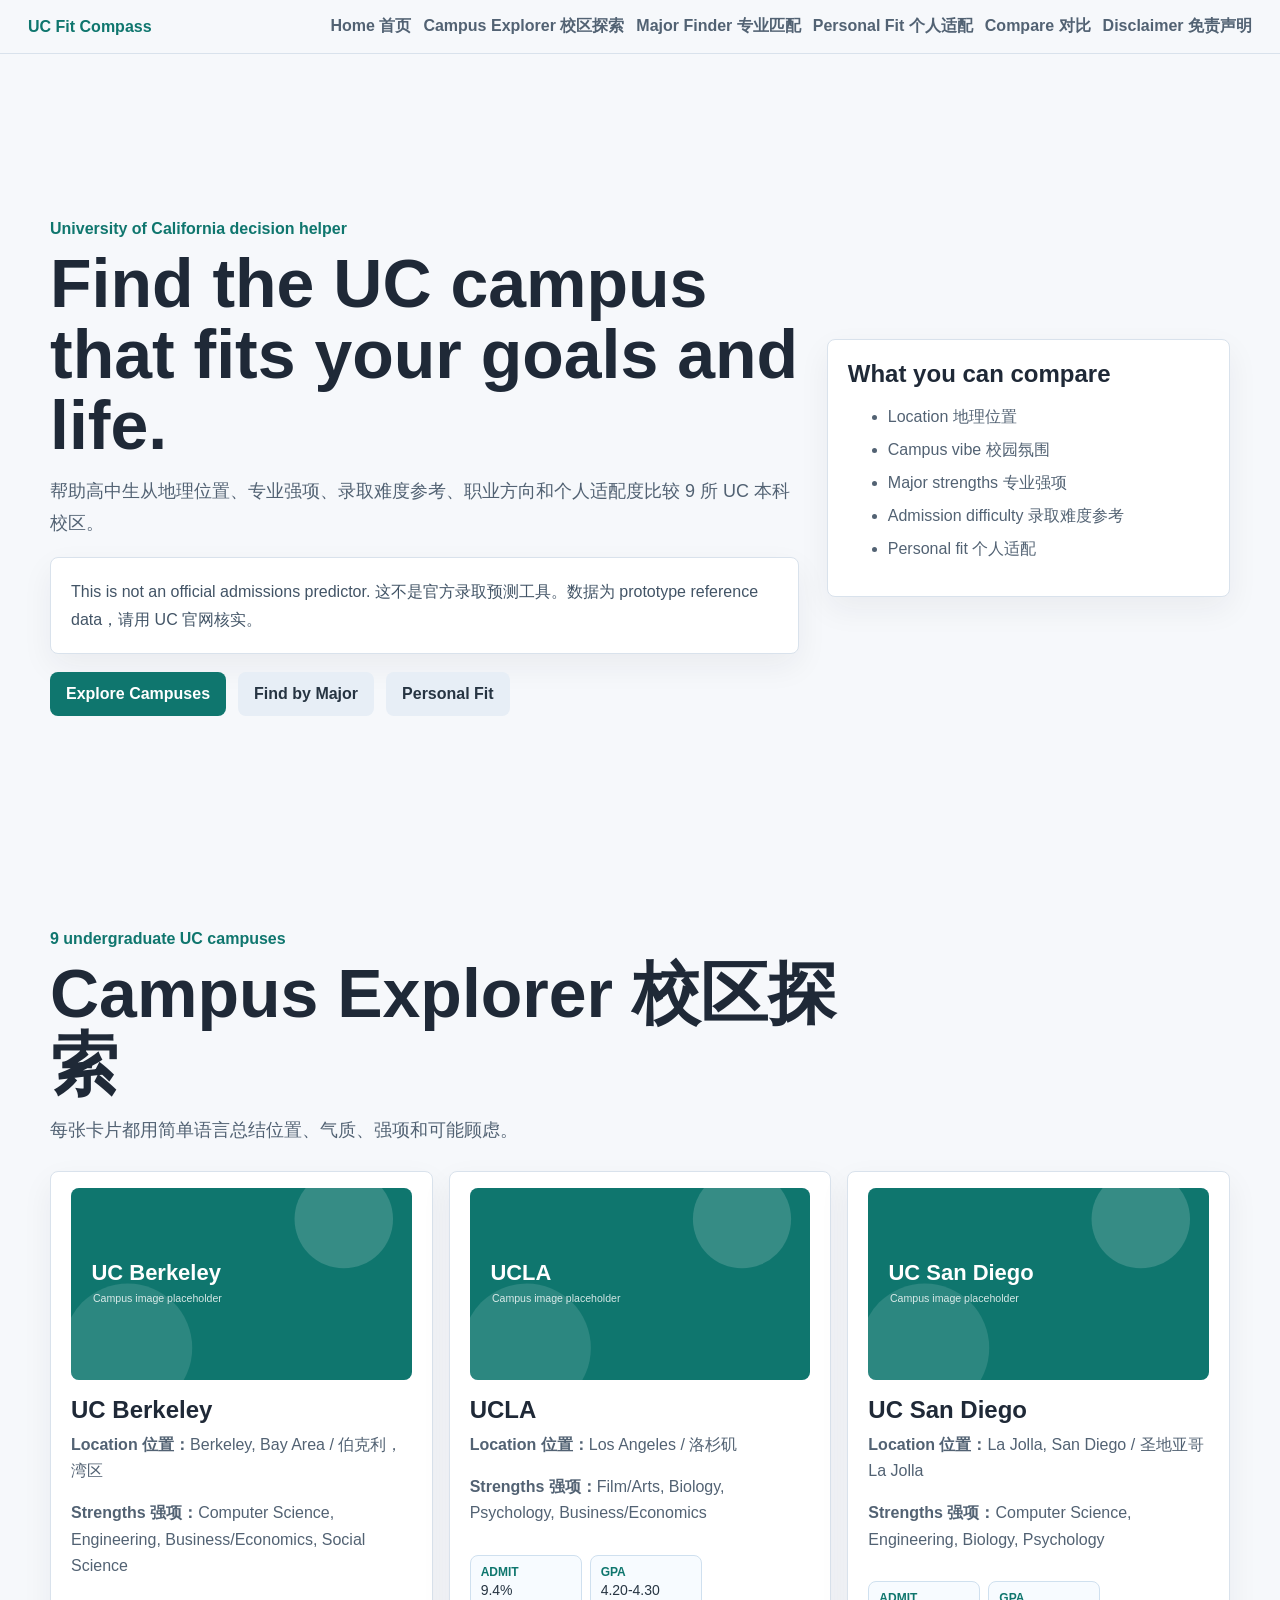
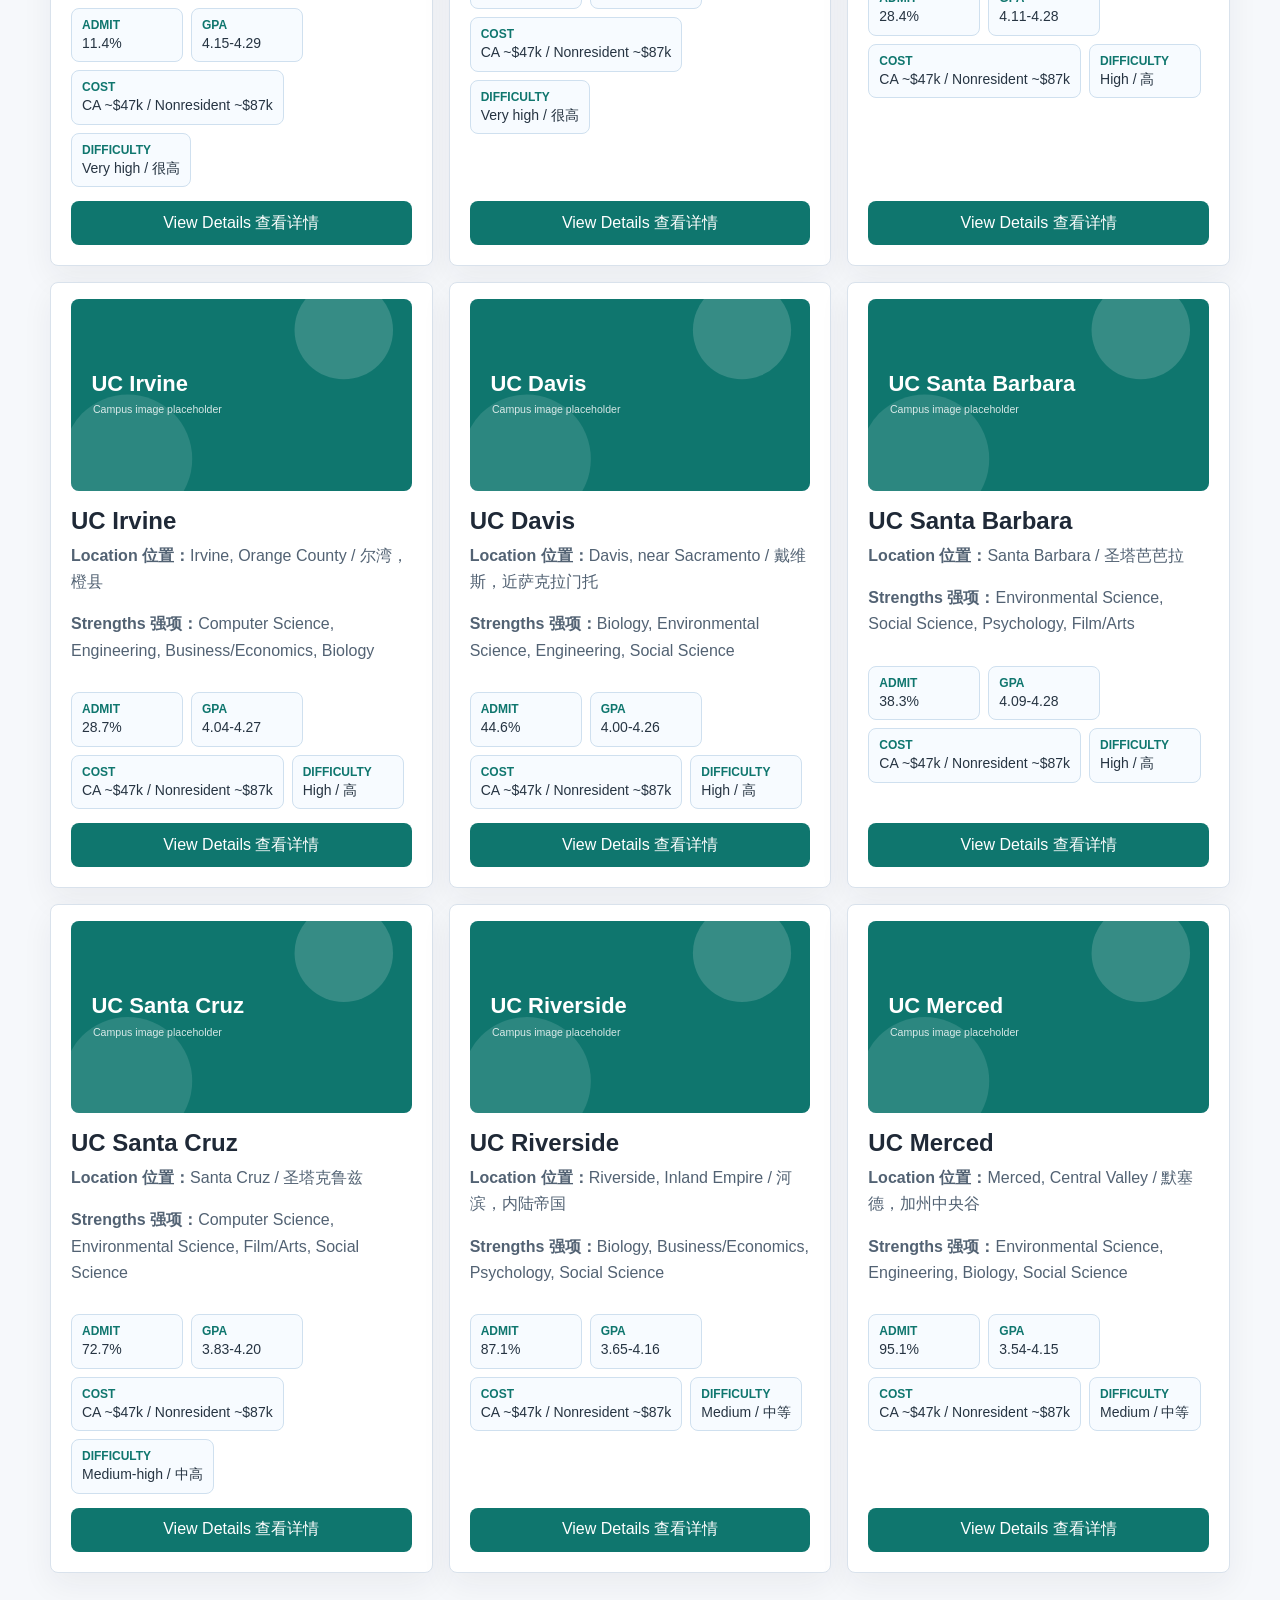
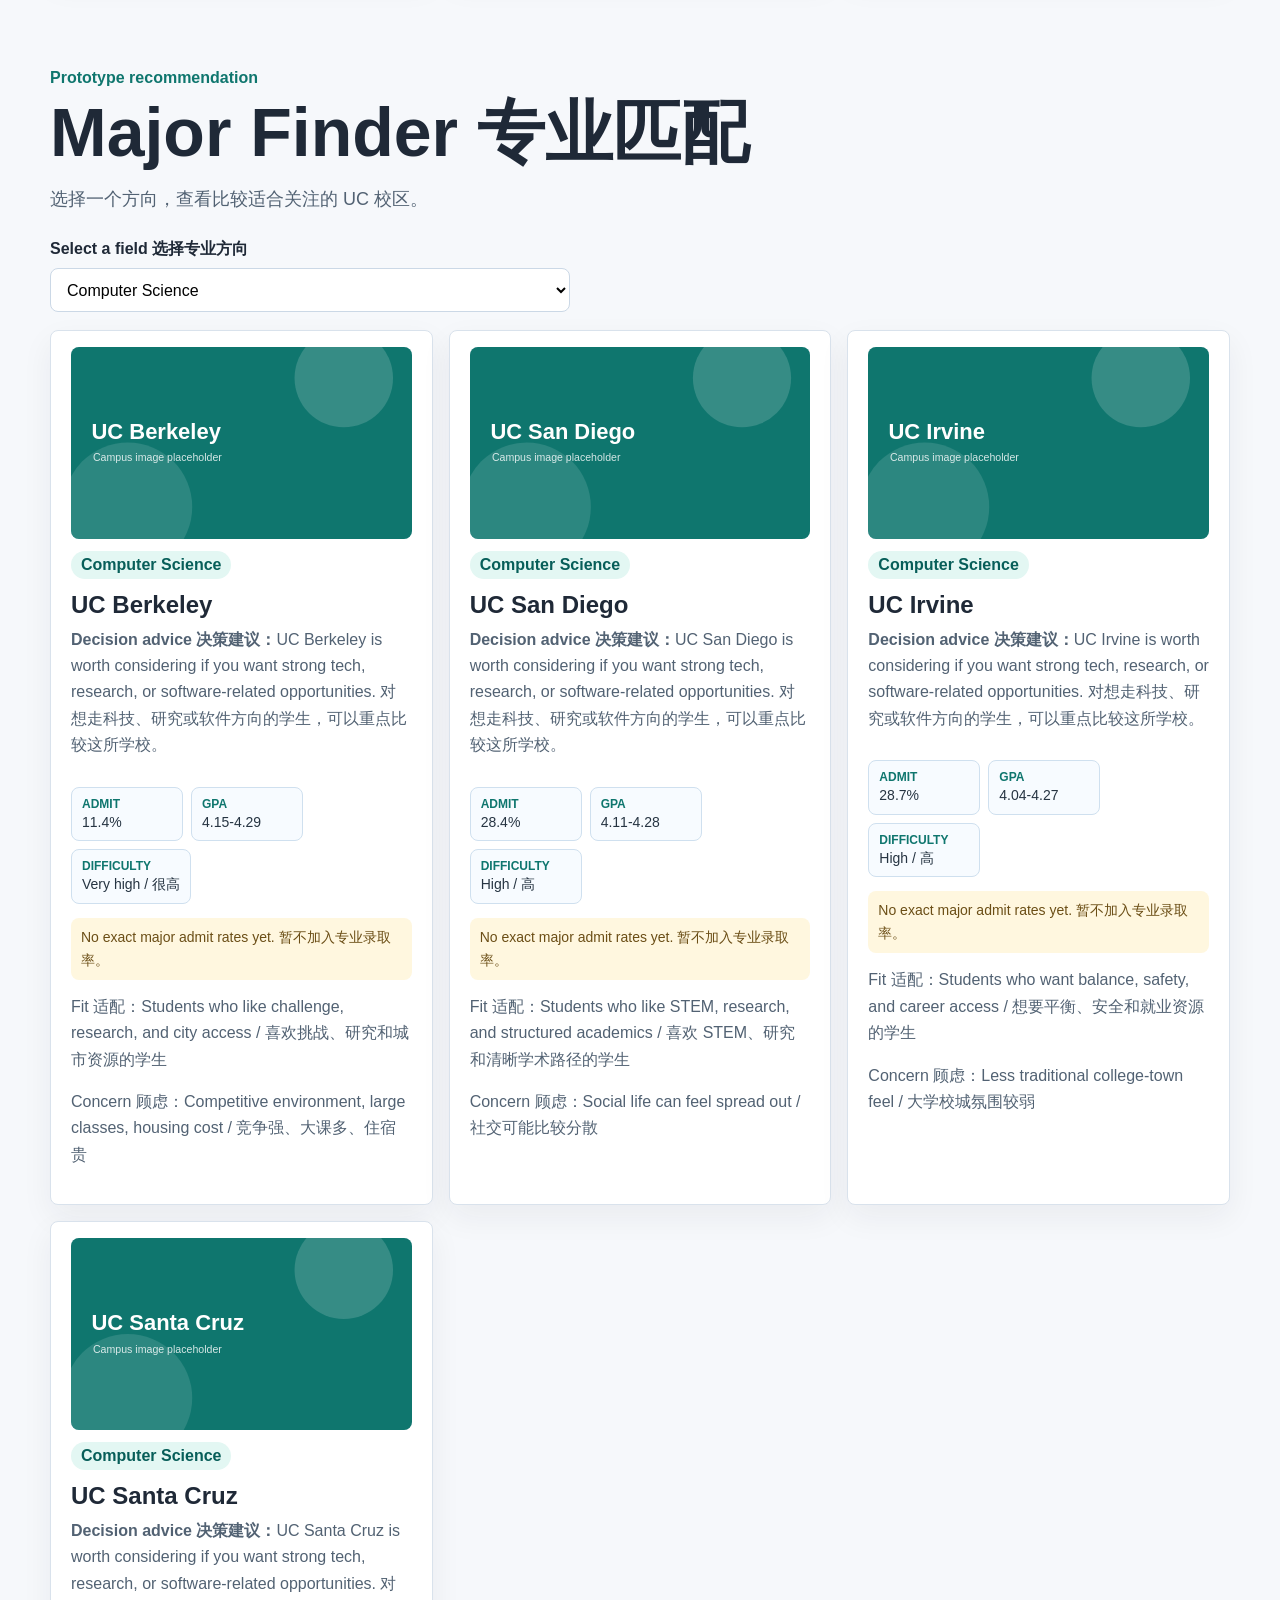
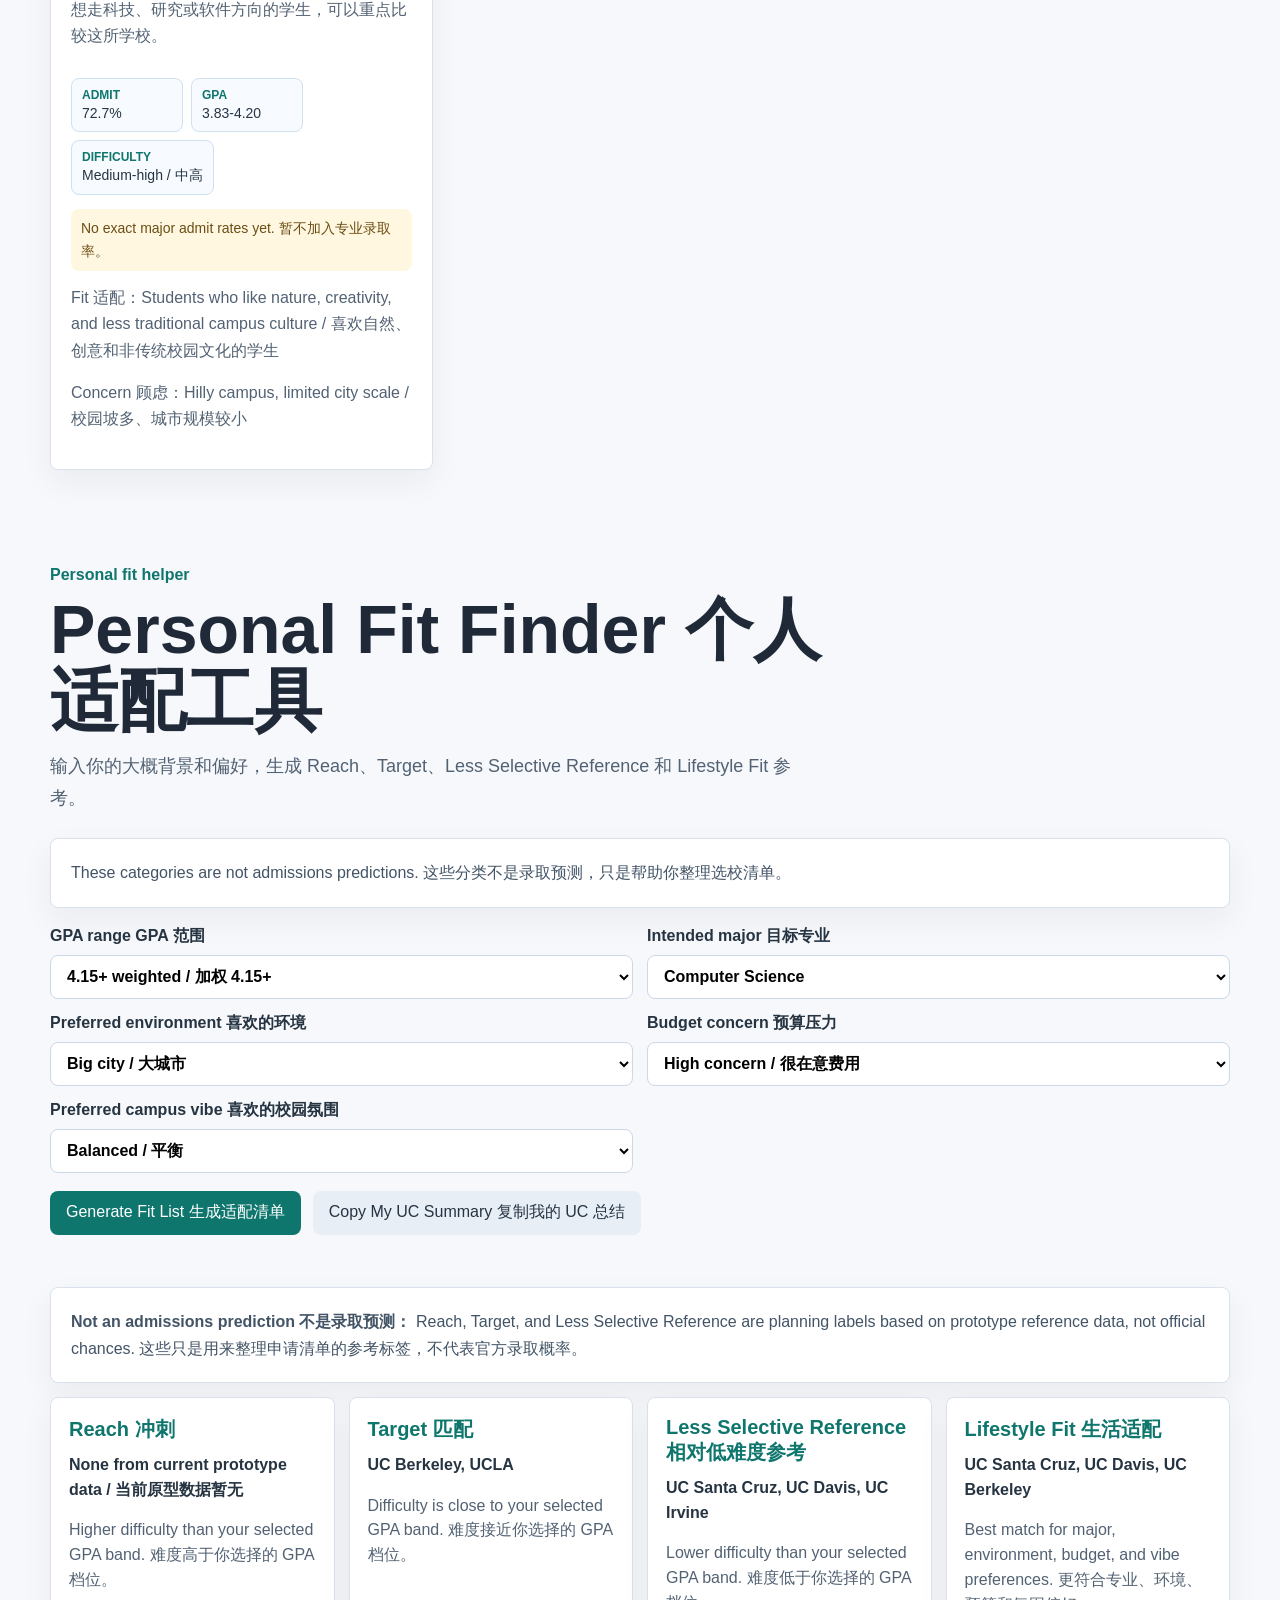
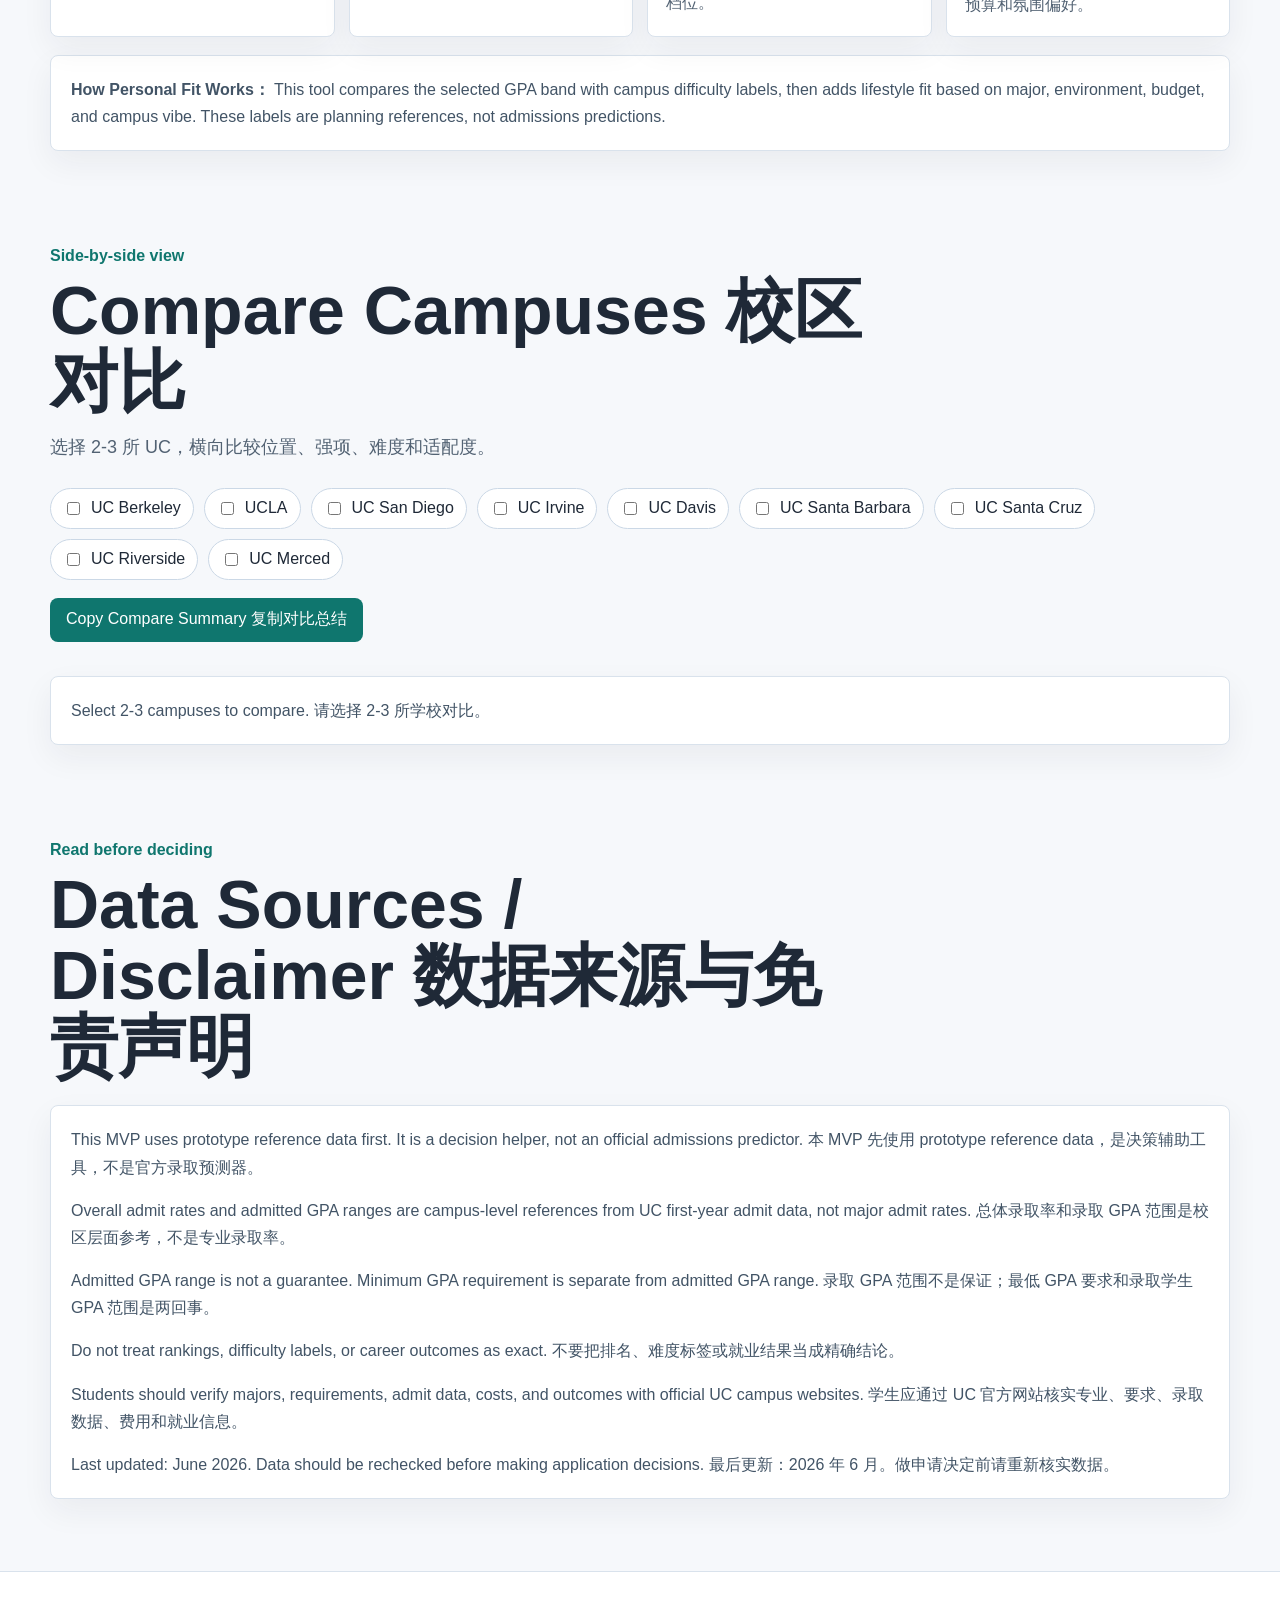
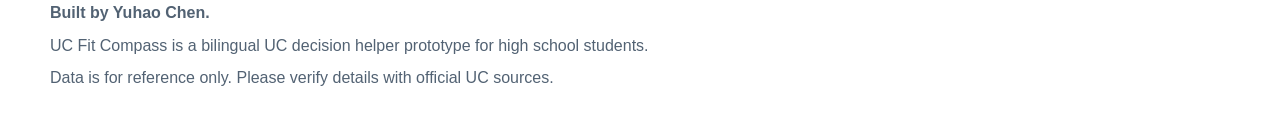
==== index.html @ 369ccc83 "Add files via upload" ====
<!doctype html>
<html lang="zh-CN">
  <head>
    <meta charset="UTF-8" />
    <meta name="viewport" content="width=device-width, initial-scale=1.0" />
    <title>UC Fit Compass</title>
    <link rel="stylesheet" href="./styles.css" />
  </head>
  <body>
    <header class="site-header">
      <a class="brand" href="#home">UC Fit Compass</a>
      <nav>
        <a href="#home">Home 首页</a>
        <a href="#explorer">Campus Explorer 校区探索</a>
        <a href="#major">Major Finder 专业匹配</a>
        <a href="#fit">Personal Fit 个人适配</a>
        <a href="#compare">Compare 对比</a>
        <a href="#sources">Disclaimer 免责声明</a>
      </nav>
    </header>

    <main>
      <section id="home" class="page hero">
        <div>
          <p class="eyebrow">University of California decision helper</p>
          <h1>Find the UC campus that fits your goals and life.</h1>
          <p class="lead">
            帮助高中生从地理位置、专业强项、录取难度参考、职业方向和个人适配度比较 9 所 UC 本科校区。
          </p>
          <p class="notice">
            This is not an official admissions predictor. 这不是官方录取预测工具。数据为 prototype reference data，请用 UC 官网核实。
          </p>
          <div class="actions">
            <a class="button" href="#explorer">Explore Campuses</a>
            <a class="button secondary" href="#major">Find by Major</a>
            <a class="button secondary" href="#fit">Personal Fit</a>
          </div>
        </div>
        <aside class="hero-panel">
          <h2>What you can compare</h2>
          <ul>
            <li>Location 地理位置</li>
            <li>Campus vibe 校园氛围</li>
            <li>Major strengths 专业强项</li>
            <li>Admission difficulty 录取难度参考</li>
            <li>Personal fit 个人适配</li>
          </ul>
        </aside>
      </section>

      <section id="explorer" class="page">
        <div class="section-head">
          <p class="eyebrow">9 undergraduate UC campuses</p>
          <h1>Campus Explorer 校区探索</h1>
          <p class="lead">每张卡片都用简单语言总结位置、气质、强项和可能顾虑。</p>
        </div>
        <div id="campusGrid" class="cards"></div>
      </section>

      <section id="major" class="page">
        <div class="section-head">
          <p class="eyebrow">Prototype recommendation</p>
          <h1>Major Finder 专业匹配</h1>
          <p class="lead">选择一个方向，查看比较适合关注的 UC 校区。</p>
        </div>
        <label class="input-label" for="majorSelect">Select a field 选择专业方向</label>
        <select id="majorSelect"></select>
        <div id="majorResults" class="cards results"></div>
      </section>

      <section id="fit" class="page">
        <div class="section-head">
          <p class="eyebrow">Personal fit helper</p>
          <h1>Personal Fit Finder 个人适配工具</h1>
          <p class="lead">输入你的大概背景和偏好，生成 Reach、Target、Less Selective Reference 和 Lifestyle Fit 参考。</p>
        </div>

        <div class="notice">
          These categories are not admissions predictions. 这些分类不是录取预测，只是帮助你整理选校清单。
        </div>

        <div class="fit-form">
          <label>
            GPA range GPA 范围
            <select id="fitGpa">
              <option value="top">4.15+ weighted / 加权 4.15+</option>
              <option value="strong">4.00-4.14 weighted / 加权 4.00-4.14</option>
              <option value="solid">3.80-3.99 weighted / 加权 3.80-3.99</option>
              <option value="building">Below 3.80 weighted / 加权 3.80 以下</option>
            </select>
          </label>

          <label>
            Intended major 目标专业
            <select id="fitMajor"></select>
          </label>

          <label>
            Preferred environment 喜欢的环境
            <select id="fitEnvironment">
              <option value="city">Big city / 大城市</option>
              <option value="suburban">Suburban and organized / 郊区、安全、有规划</option>
              <option value="college-town">College town / 大学校城</option>
              <option value="coastal">Coastal / 海边</option>
              <option value="nature">Nature and quiet / 自然、安静</option>
            </select>
          </label>

          <label>
            Budget concern 预算压力
            <select id="fitBudget">
              <option value="high">High concern / 很在意费用</option>
              <option value="medium">Some concern / 有点在意</option>
              <option value="low">Low concern / 不太在意</option>
            </select>
          </label>

          <label>
            Preferred campus vibe 喜欢的校园氛围
            <select id="fitVibe">
              <option value="balanced">Balanced / 平衡</option>
              <option value="competitive">Challenging / 有挑战</option>
              <option value="social">Social / 社交活跃</option>
              <option value="supportive">Supportive / 支持性强</option>
              <option value="creative">Creative / 创意自由</option>
              <option value="research">Research-focused / 研究导向</option>
            </select>
          </label>
        </div>

        <div class="actions">
          <button id="fitButton" type="button">Generate Fit List 生成适配清单</button>
          <button id="copyFitButton" class="secondary" type="button">Copy My UC Summary 复制我的 UC 总结</button>
        </div>
        <p id="copyStatus" class="copy-status"></p>
        <div id="fitResults" class="fit-results"></div>
        <div class="notice fit-note">
          <strong>How Personal Fit Works：</strong>
          This tool compares the selected GPA band with campus difficulty labels, then adds lifestyle fit based on major, environment, budget, and campus vibe.
          These labels are planning references, not admissions predictions.
        </div>
      </section>

      <section id="compare" class="page">
        <div class="section-head">
          <p class="eyebrow">Side-by-side view</p>
          <h1>Compare Campuses 校区对比</h1>
          <p class="lead">选择 2-3 所 UC，横向比较位置、强项、难度和适配度。</p>
        </div>
        <div id="compareChoices" class="choice-grid"></div>
        <div class="actions">
          <button id="copyCompareButton" type="button">Copy Compare Summary 复制对比总结</button>
        </div>
        <p id="compareCopyStatus" class="copy-status"></p>
        <div id="compareTable" class="compare-table"></div>
      </section>

      <section id="sources" class="page">
        <div class="section-head">
          <p class="eyebrow">Read before deciding</p>
          <h1>Data Sources / Disclaimer 数据来源与免责声明</h1>
        </div>
        <div class="notice large">
          <p>
            This MVP uses prototype reference data first. It is a decision helper, not an official admissions predictor.
            本 MVP 先使用 prototype reference data，是决策辅助工具，不是官方录取预测器。
          </p>
          <p>
            Overall admit rates and admitted GPA ranges are campus-level references from UC first-year admit data, not major admit rates.
            总体录取率和录取 GPA 范围是校区层面参考，不是专业录取率。
          </p>
          <p>
            Admitted GPA range is not a guarantee. Minimum GPA requirement is separate from admitted GPA range.
            录取 GPA 范围不是保证；最低 GPA 要求和录取学生 GPA 范围是两回事。
          </p>
          <p>
            Do not treat rankings, difficulty labels, or career outcomes as exact. 不要把排名、难度标签或就业结果当成精确结论。
          </p>
          <p>
            Students should verify majors, requirements, admit data, costs, and outcomes with official UC campus websites.
            学生应通过 UC 官方网站核实专业、要求、录取数据、费用和就业信息。
          </p>
          <p>
            Last updated: June 2026. Data should be rechecked before making application decisions.
            最后更新：2026 年 6 月。做申请决定前请重新核实数据。
          </p>
        </div>
      </section>
    </main>

    <footer class="site-footer">
      <p><strong>Built by Yuhao Chen.</strong></p>
      <p>UC Fit Compass is a bilingual UC decision helper prototype for high school students.</p>
      <p>Data is for reference only. Please verify details with official UC sources.</p>
    </footer>

    <script src="./script.js"></script>
  </body>
</html>
---- styles.css ----
:root {
  color-scheme: light;
  font-family: -apple-system, BlinkMacSystemFont, "Segoe UI", sans-serif;
  color: #1f2937;
  background: #f6f8fb;
}

* {
  box-sizing: border-box;
}

body {
  margin: 0;
}

button,
select {
  font: inherit;
}

.site-header {
  position: sticky;
  top: 0;
  z-index: 2;
  display: flex;
  justify-content: space-between;
  gap: 18px;
  align-items: center;
  padding: 16px 28px;
  border-bottom: 1px solid #d9e2ec;
  background: rgba(246, 248, 251, 0.95);
  backdrop-filter: blur(10px);
}

.brand,
nav a,
.button {
  font-weight: 800;
  text-decoration: none;
}

.brand {
  color: #0f766e;
}

nav {
  display: flex;
  flex-wrap: wrap;
  gap: 12px;
}

nav a {
  color: #526273;
}

.page {
  width: min(1180px, calc(100% - 32px));
  margin: 0 auto;
  padding: 48px 0;
}

.hero {
  min-height: calc(100vh - 72px);
  display: grid;
  grid-template-columns: 1.3fr 0.7fr;
  gap: 28px;
  align-items: center;
}

.eyebrow {
  margin: 0 0 10px;
  color: #0f766e;
  font-weight: 900;
}

h1,
h2,
h3,
p {
  margin-top: 0;
}

h1 {
  max-width: 820px;
  margin-bottom: 16px;
  font-size: clamp(34px, 7vw, 68px);
  line-height: 1.04;
  letter-spacing: 0;
}

.lead {
  max-width: 760px;
  color: #526273;
  font-size: 18px;
  line-height: 1.75;
}

.notice,
.hero-panel,
.card,
.compare-card {
  border: 1px solid #d9e2ec;
  border-radius: 8px;
  background: #ffffff;
  box-shadow: 0 12px 32px rgba(31, 41, 55, 0.06);
}

.notice,
.hero-panel,
.card,
.compare-card {
  padding: 20px;
}

.notice {
  color: #425466;
  line-height: 1.7;
}

.notice.large p:last-child {
  margin-bottom: 0;
}

.actions {
  display: flex;
  flex-wrap: wrap;
  gap: 12px;
  margin-top: 18px;
}

.button,
button {
  min-height: 44px;
  display: inline-flex;
  align-items: center;
  justify-content: center;
  border: 0;
  border-radius: 8px;
  padding: 0 16px;
  color: #ffffff;
  background: #0f766e;
  cursor: pointer;
}

.secondary {
  color: #263442;
  background: #e7eef6;
}

.hero-panel li {
  margin: 12px 0;
  color: #526273;
}

.section-head {
  margin-bottom: 24px;
}

.cards {
  display: grid;
  grid-template-columns: repeat(3, 1fr);
  gap: 16px;
}

.card h3 {
  margin-bottom: 8px;
  font-size: 24px;
}

.card {
  display: flex;
  flex-direction: column;
}

.campus-image {
  width: 100%;
  aspect-ratio: 16 / 9;
  display: block;
  margin: -4px 0 16px;
  border-radius: 8px;
  object-fit: cover;
  background: #d9e2ec;
}

.campus-image.small {
  margin-bottom: 12px;
}

.meta {
  color: #526273;
  line-height: 1.65;
}

.mini-note {
  padding: 8px 10px;
  border-radius: 8px;
  color: #6b4e16;
  background: #fff7df;
  font-size: 14px;
}

.tag {
  width: fit-content;
  margin-bottom: 12px;
  padding: 5px 10px;
  border-radius: 999px;
  color: #075e59;
  background: #e3f7f3;
  font-weight: 800;
}

.badge-row {
  display: flex;
  flex-wrap: wrap;
  gap: 8px;
  margin: 12px 0 14px;
}

.data-badge {
  display: inline-flex;
  flex-direction: column;
  gap: 2px;
  min-width: 112px;
  padding: 9px 10px;
  border: 1px solid #cfe0ef;
  border-radius: 8px;
  color: #263442;
  background: #f7fbff;
  font-size: 14px;
  line-height: 1.25;
}

.data-badge strong {
  color: #0f766e;
  font-size: 12px;
  text-transform: uppercase;
}

.details-button {
  width: 100%;
  margin-top: auto;
}

.details-panel {
  margin-top: 14px;
  padding-top: 14px;
  border-top: 1px solid #d9e2ec;
}

.hidden {
  display: none;
}

.input-label {
  display: block;
  margin-bottom: 8px;
  font-weight: 800;
}

select {
  width: min(520px, 100%);
  min-height: 44px;
  border: 1px solid #cbd8e6;
  border-radius: 8px;
  padding: 0 12px;
  background: #ffffff;
}

.fit-form {
  display: grid;
  grid-template-columns: repeat(2, 1fr);
  gap: 14px;
  margin: 18px 0;
}

.fit-form label {
  display: grid;
  gap: 8px;
  font-weight: 800;
  color: #263442;
}

.fit-form select {
  width: 100%;
}

.fit-results {
  margin-top: 18px;
}

.fit-note {
  margin-top: 18px;
}

.copy-status {
  min-height: 24px;
  margin: 10px 0 0;
  color: #0f766e;
  font-weight: 800;
}

.fit-grid {
  display: grid;
  grid-template-columns: repeat(4, 1fr);
  gap: 14px;
  margin-top: 14px;
}

.fit-card {
  min-height: 170px;
  padding: 18px;
  border: 1px solid #d9e2ec;
  border-radius: 8px;
  background: #ffffff;
  box-shadow: 0 12px 32px rgba(31, 41, 55, 0.06);
}

.fit-card h3 {
  margin-bottom: 10px;
  color: #0f766e;
  font-size: 20px;
}

.fit-card p {
  color: #263442;
  font-weight: 800;
  line-height: 1.55;
}

.fit-card span {
  color: #526273;
  line-height: 1.55;
}

.results {
  margin-top: 18px;
}

.choice-grid {
  display: flex;
  flex-wrap: wrap;
  gap: 10px;
  margin-bottom: 18px;
}

.choice-grid label {
  display: inline-flex;
  gap: 8px;
  align-items: center;
  padding: 10px 12px;
  border: 1px solid #cbd8e6;
  border-radius: 999px;
  background: #ffffff;
}

.compare-table {
  width: 100%;
}

.compare-card h3 {
  color: #0f766e;
}

.compare-summary {
  margin-bottom: 14px;
  padding: 16px;
  border: 1px solid #cfe0ef;
  border-radius: 8px;
  color: #425466;
  background: #f7fbff;
  line-height: 1.7;
}

.table-wrap {
  width: 100%;
  overflow-x: auto;
  border: 1px solid #d9e2ec;
  border-radius: 8px;
  background: #ffffff;
  box-shadow: 0 12px 32px rgba(31, 41, 55, 0.06);
}

table {
  width: 100%;
  min-width: 760px;
  border-collapse: collapse;
}

th,
td {
  padding: 14px;
  border-bottom: 1px solid #e5edf5;
  text-align: left;
  vertical-align: top;
  line-height: 1.55;
}

thead th {
  color: #0f766e;
  background: #f0faf8;
}

tbody th {
  width: 180px;
  color: #263442;
  background: #f8fafc;
}

tr:last-child th,
tr:last-child td {
  border-bottom: 0;
}

.link-row {
  display: flex;
  flex-wrap: wrap;
  gap: 10px;
  margin-top: 14px;
}

.link-row a {
  min-height: 36px;
  display: inline-flex;
  align-items: center;
  border-radius: 8px;
  padding: 0 12px;
  color: #0f766e;
  background: #e3f7f3;
  font-weight: 800;
  text-decoration: none;
}

.site-footer {
  margin-top: 24px;
  padding: 28px;
  border-top: 1px solid #d9e2ec;
  color: #526273;
  background: #ffffff;
  line-height: 1.65;
}

.site-footer p {
  width: min(1180px, calc(100% - 32px));
  margin: 0 auto 6px;
}

.site-footer p:last-child {
  margin-bottom: 0;
}

@media (max-width: 880px) {
  .site-header,
  .hero {
    align-items: stretch;
    grid-template-columns: 1fr;
  }

  .site-header {
    flex-direction: column;
  }

  .cards {
    grid-template-columns: 1fr;
  }

  .fit-form,
  .fit-grid {
    grid-template-columns: 1fr;
  }

  h1 {
    font-size: 38px;
  }
}
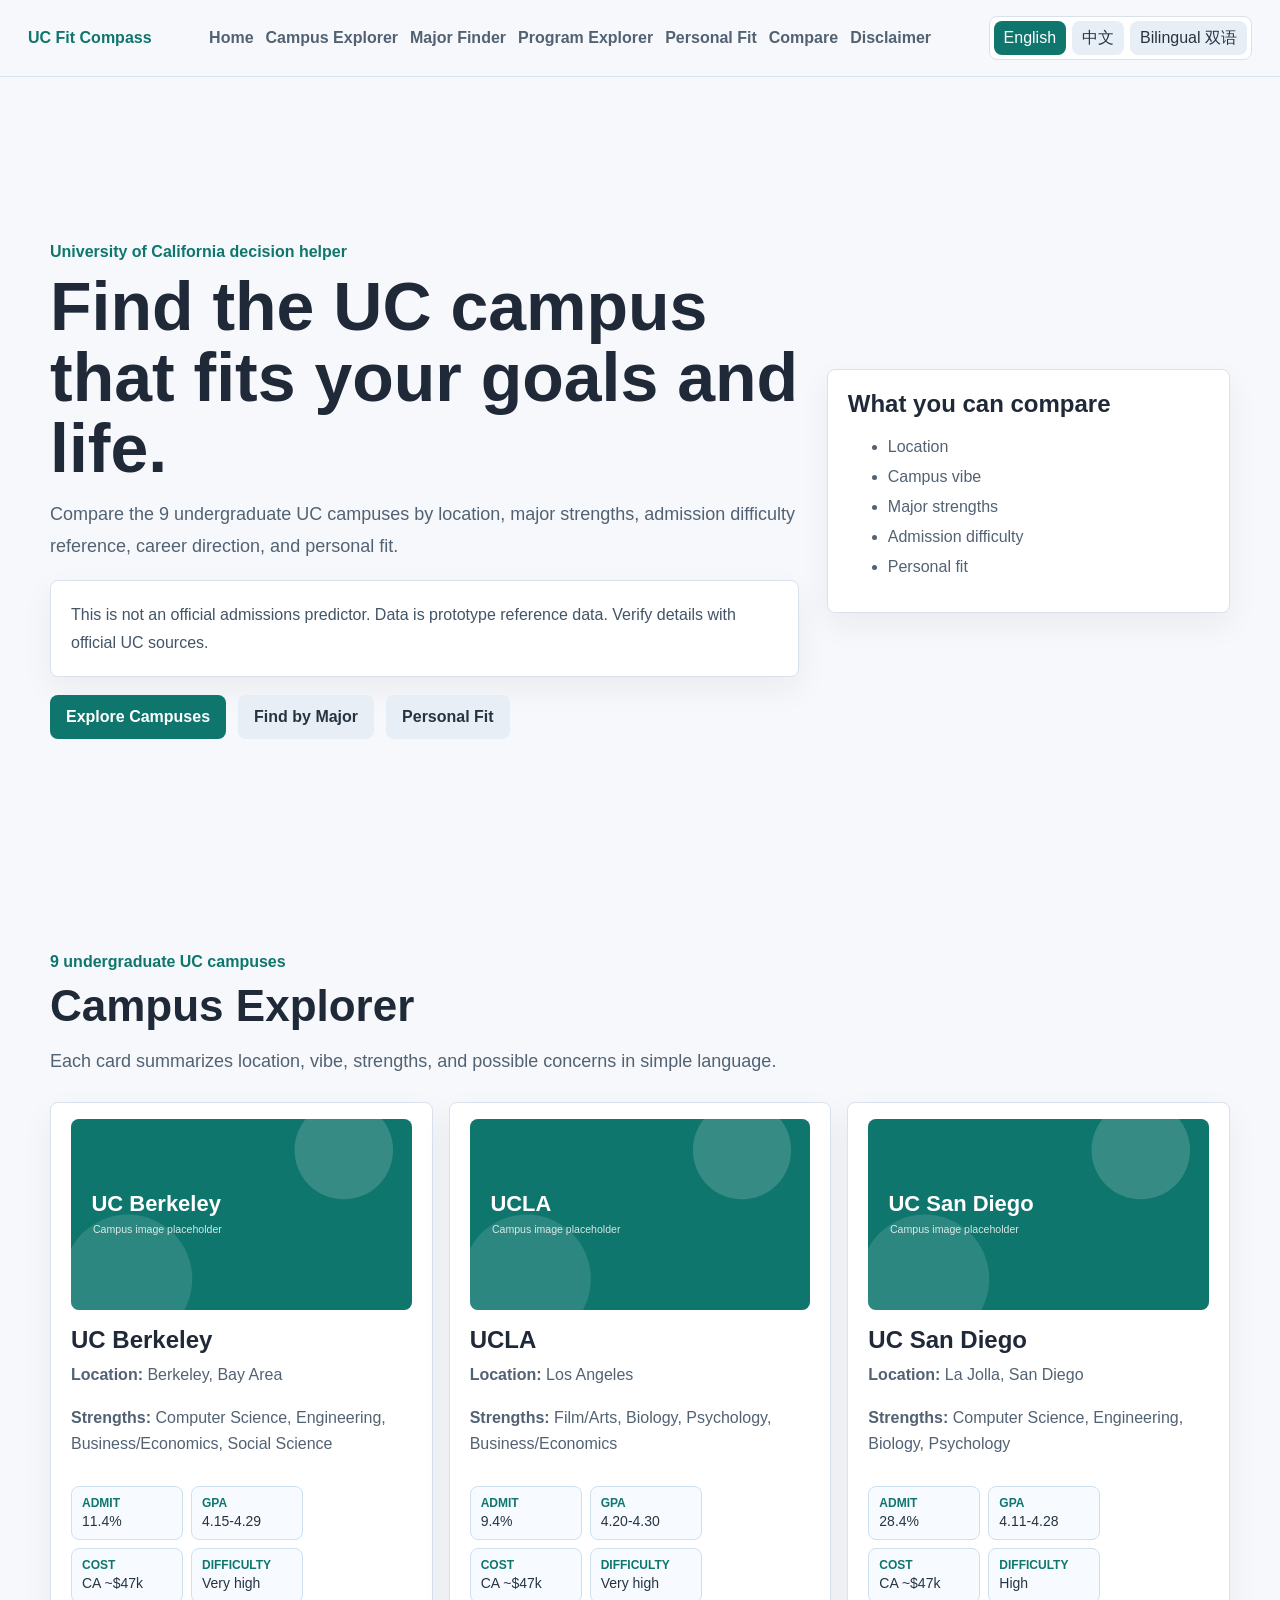
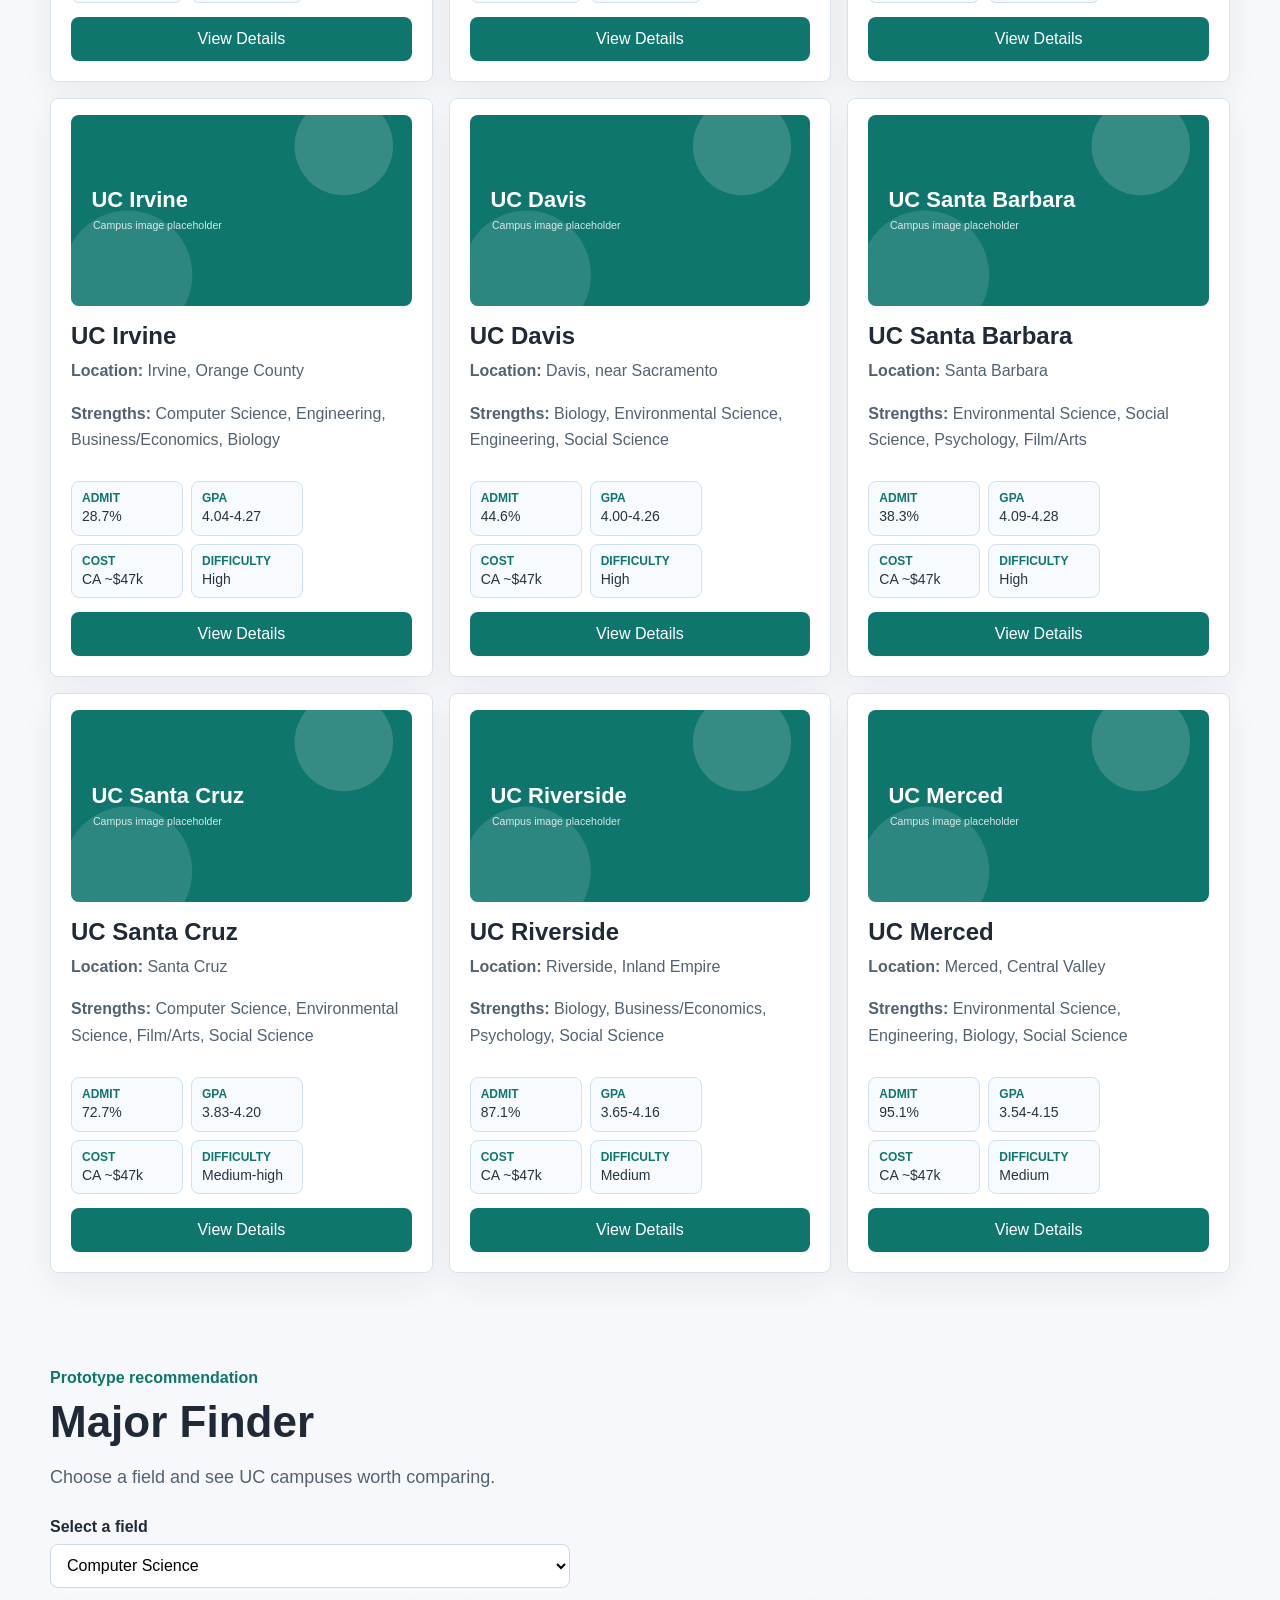
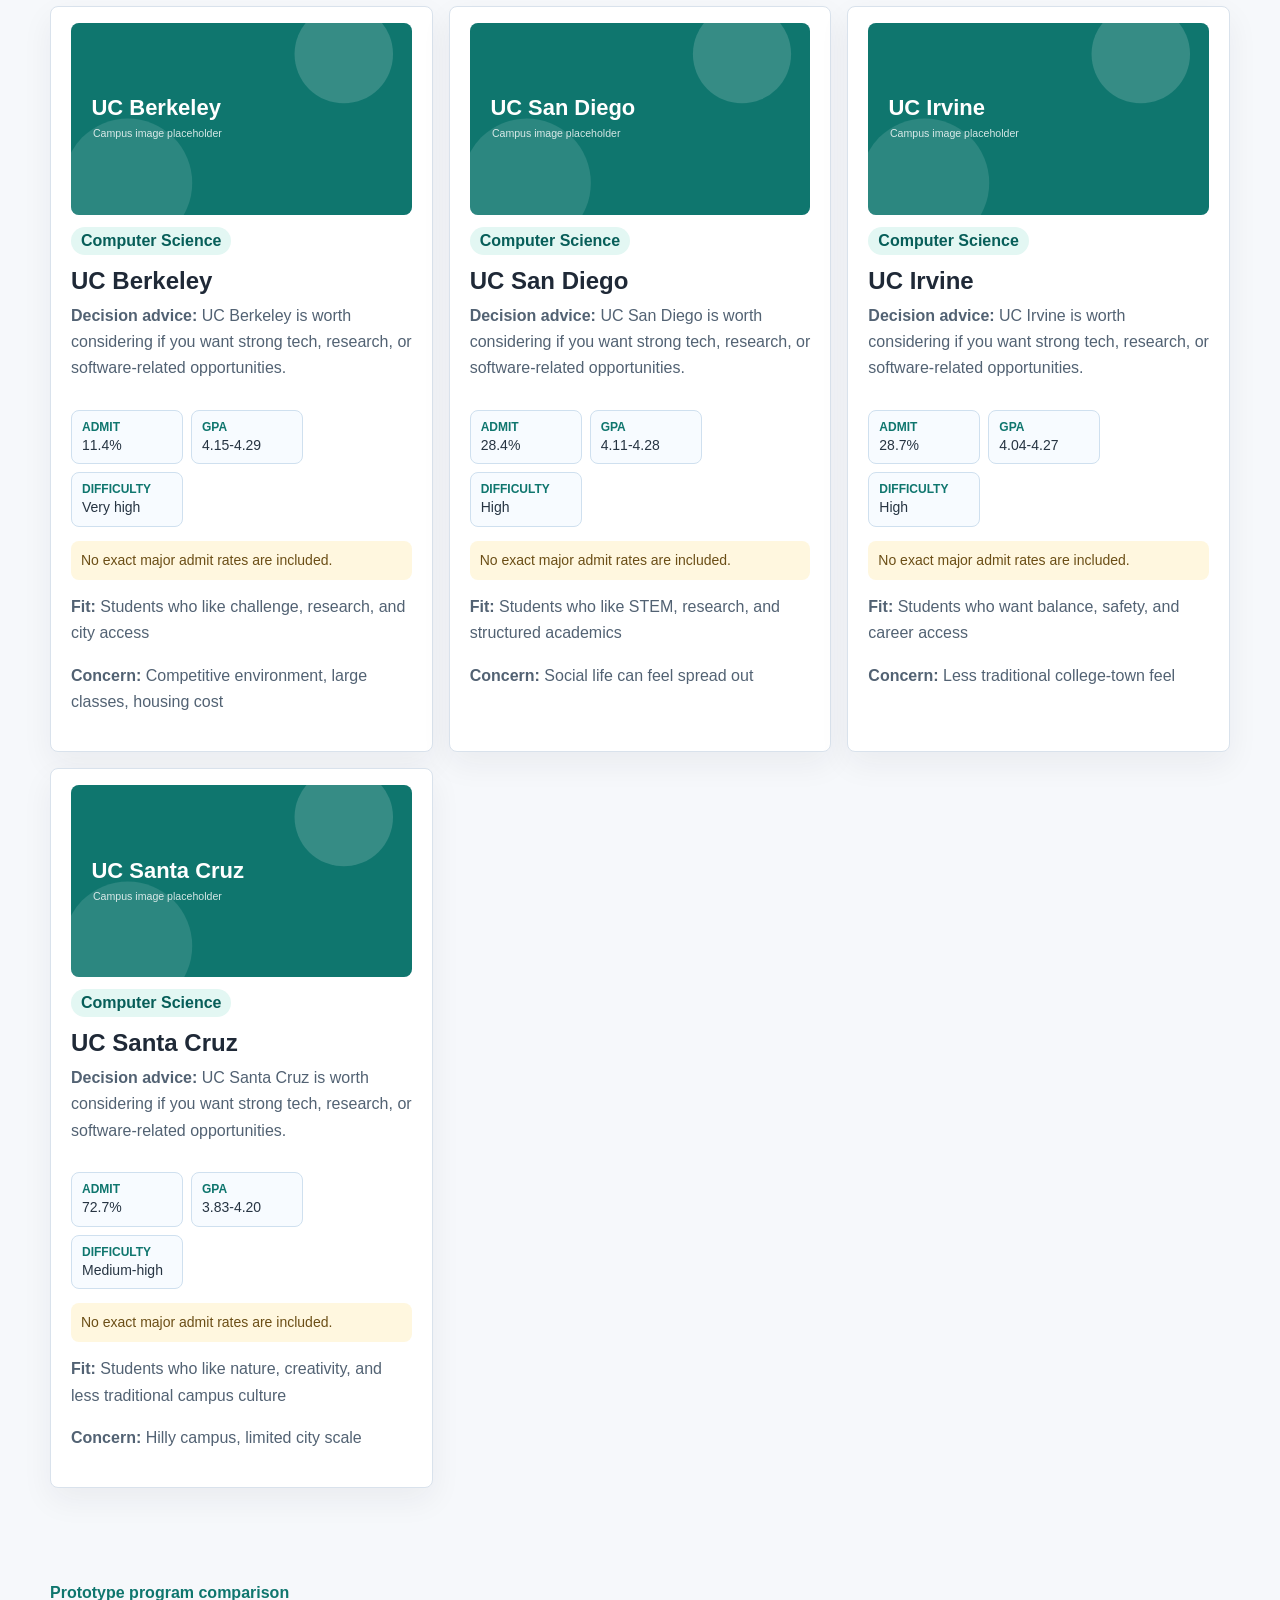
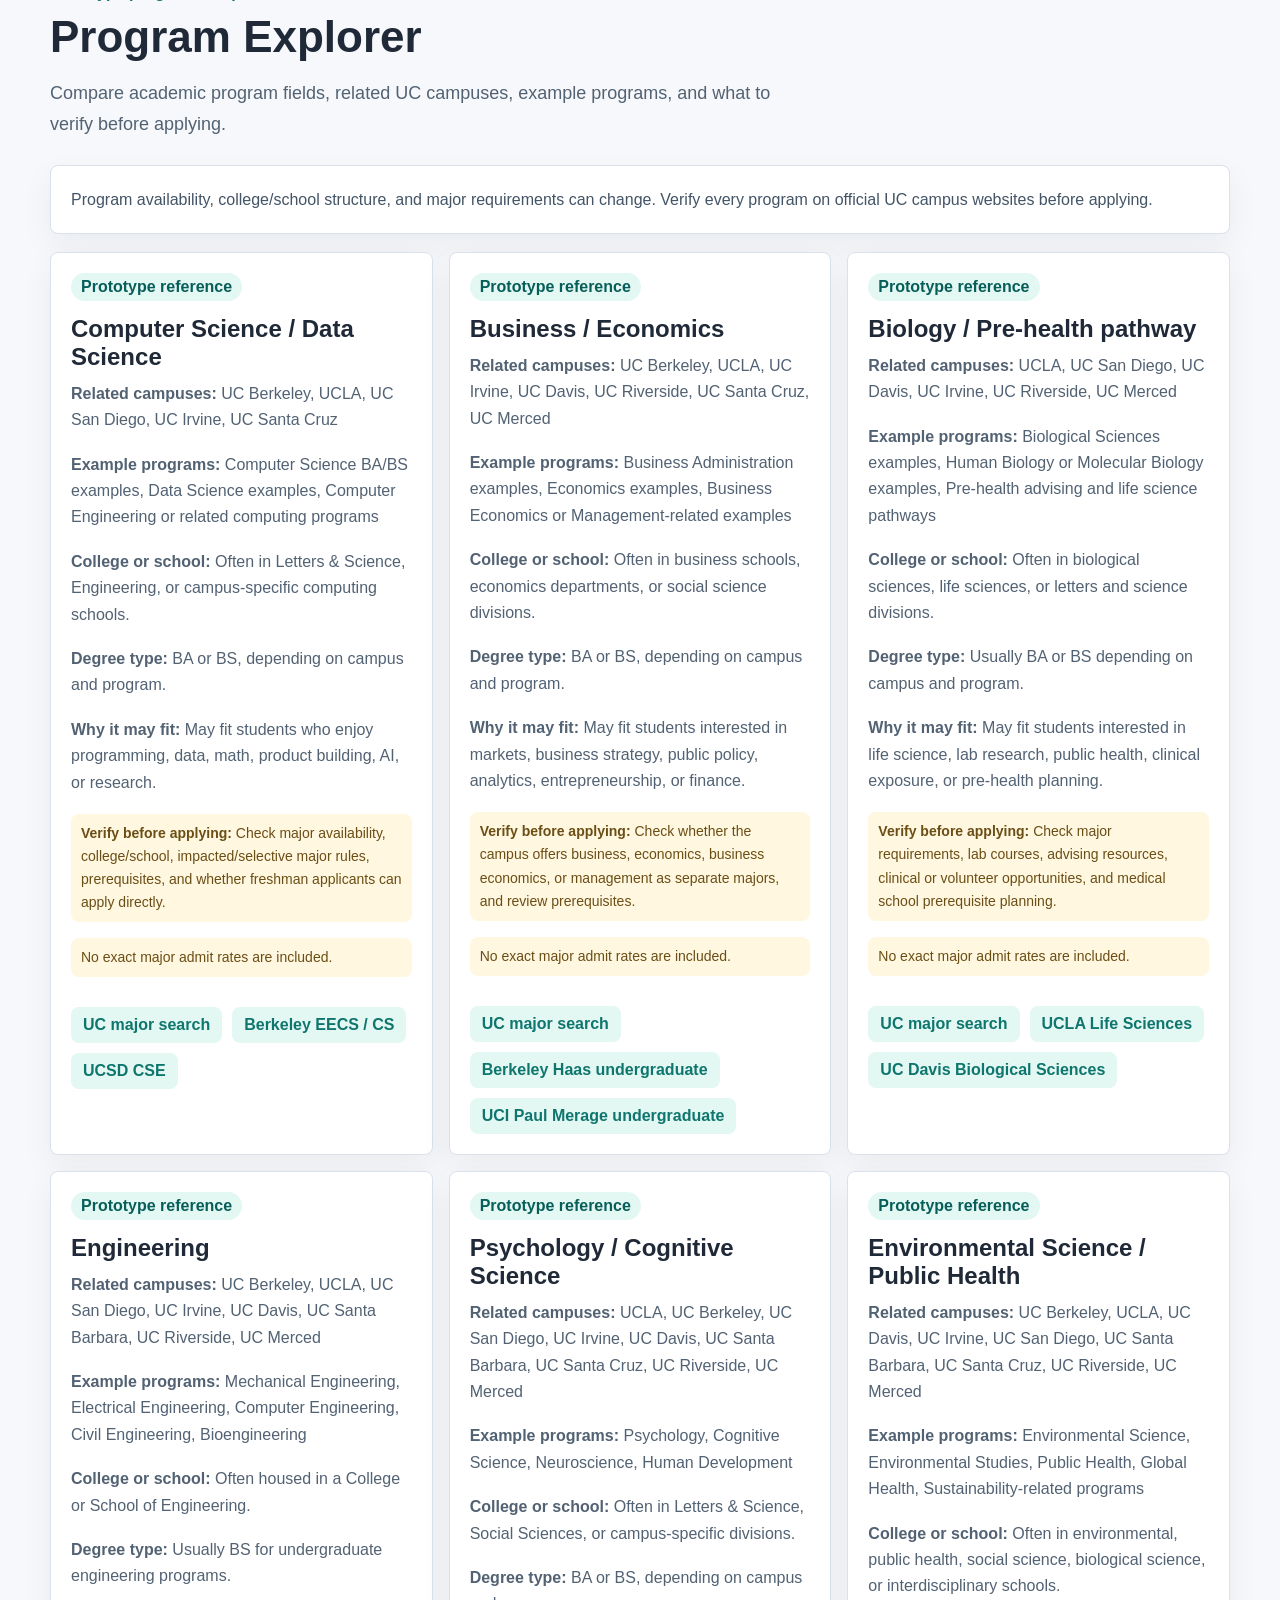
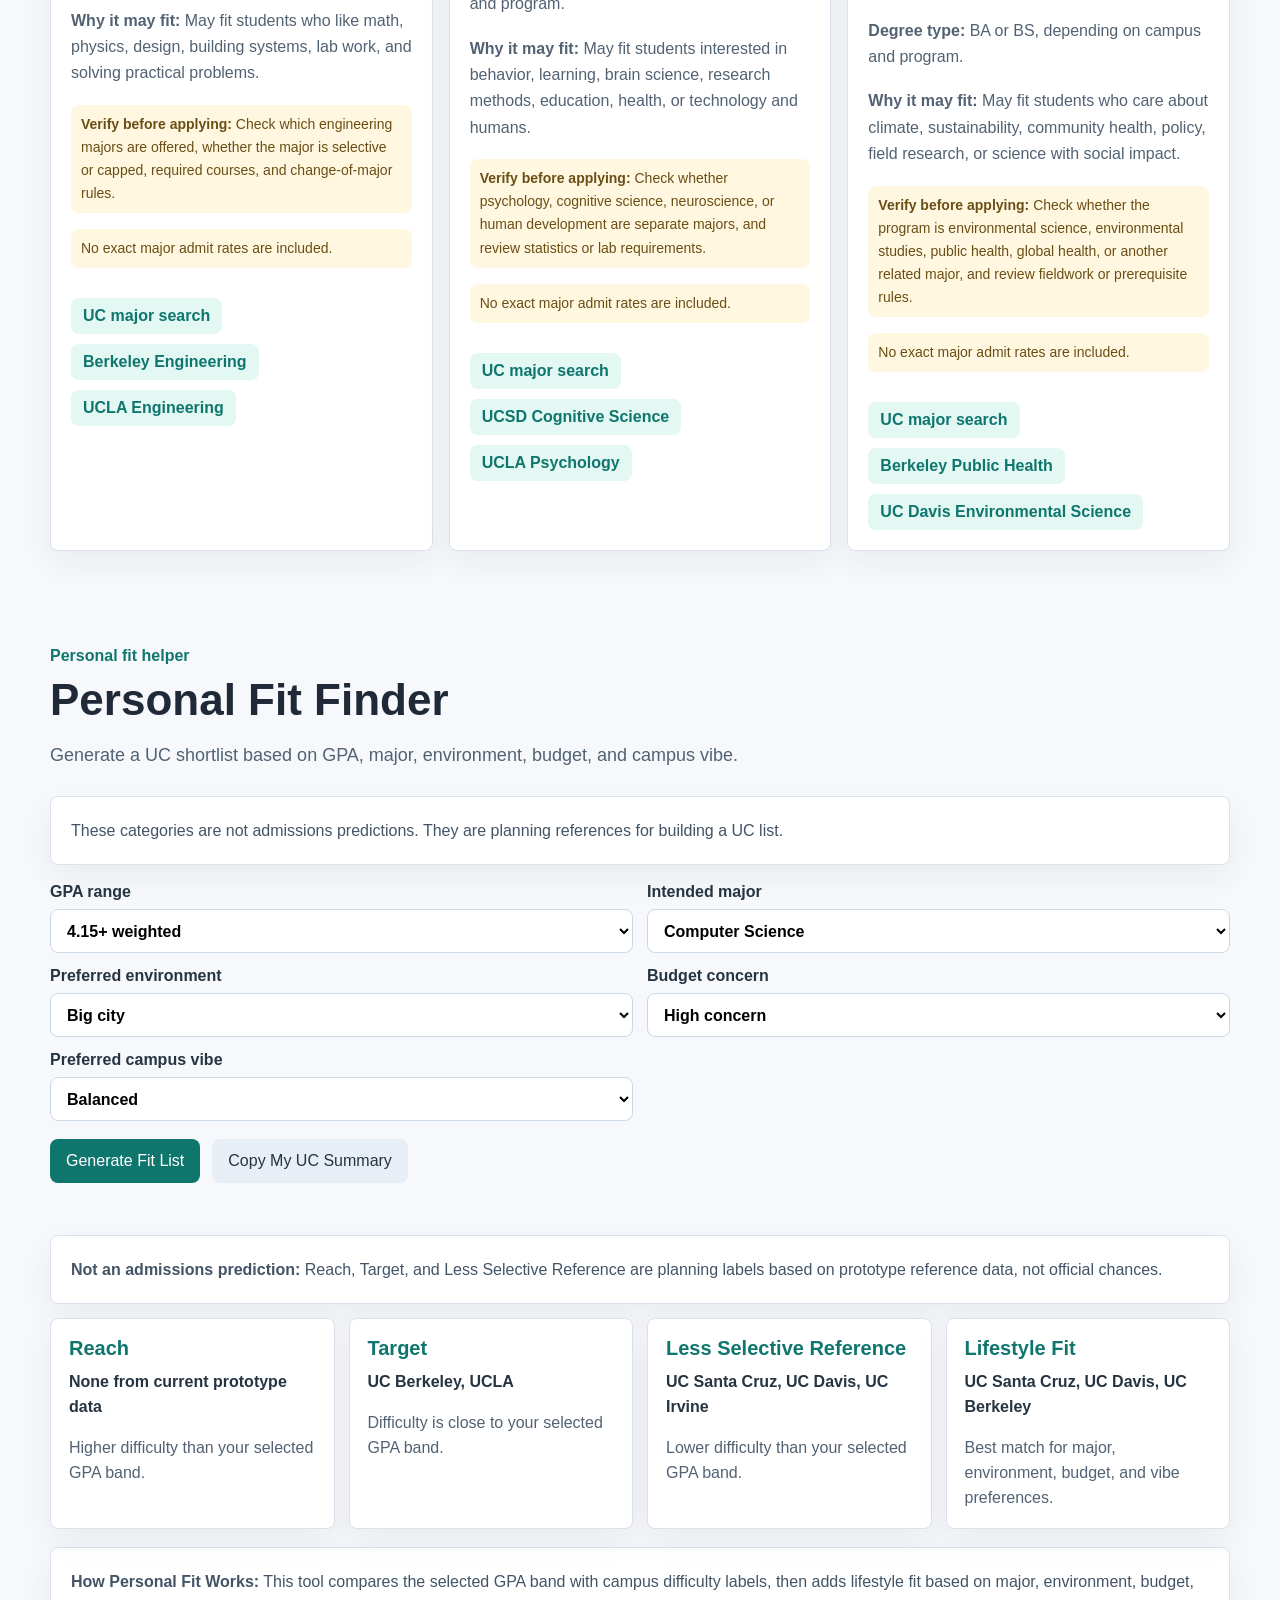
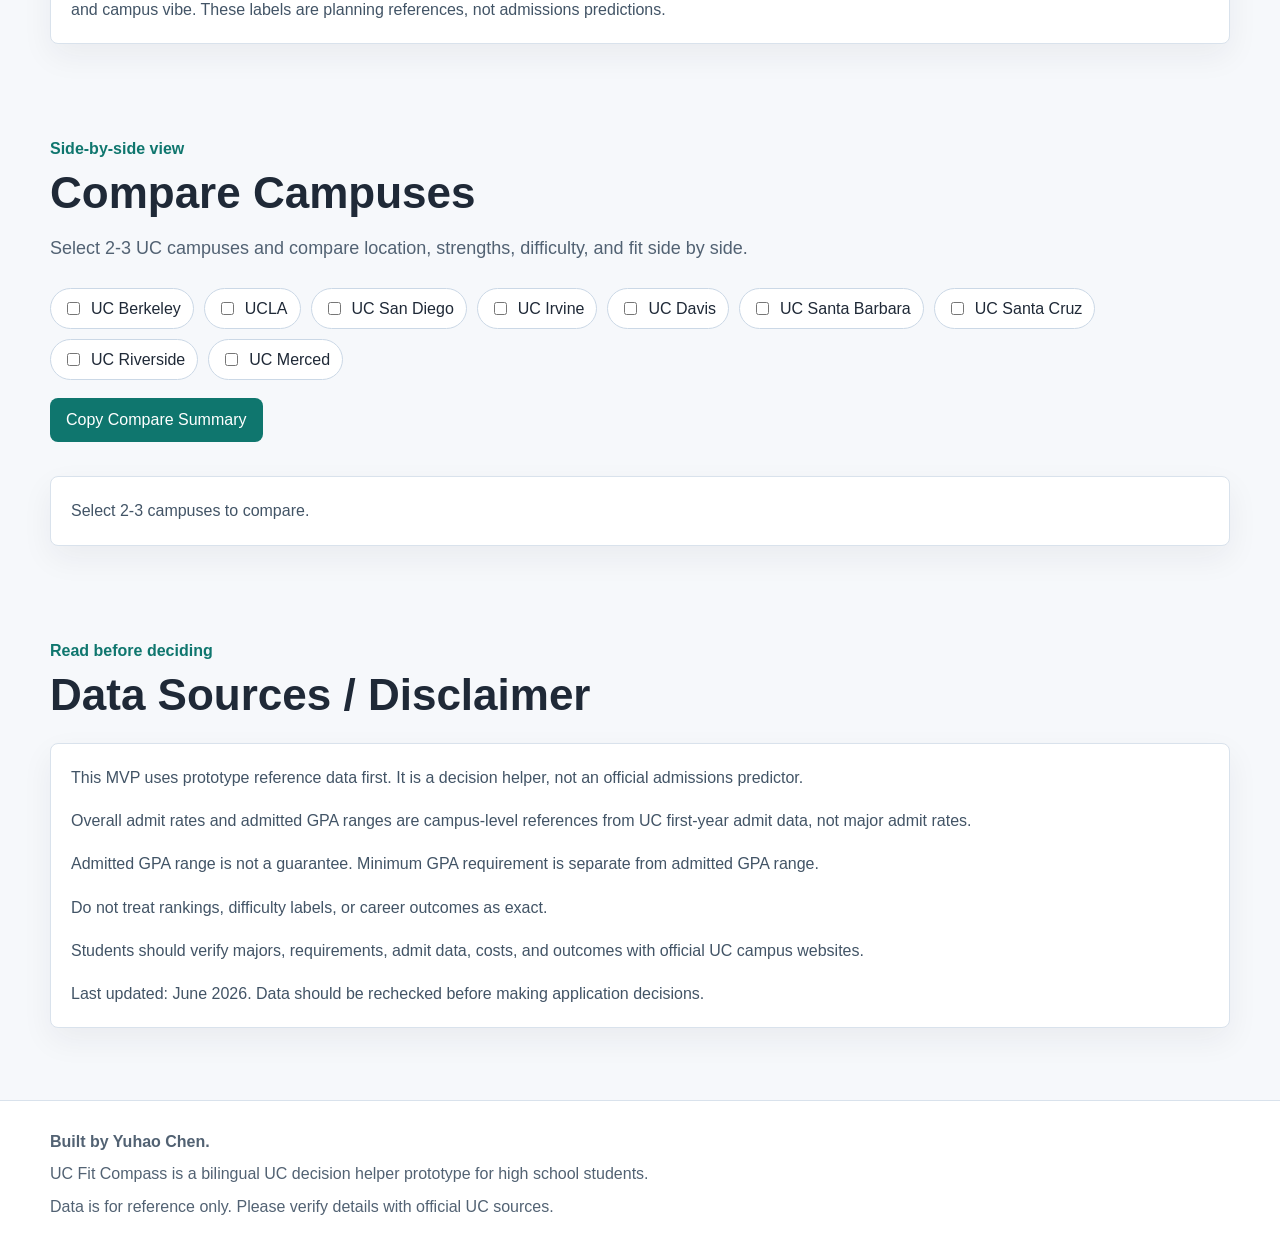
==== commit 037573d8: "Add files via upload" ====
--- a/index.html
+++ b/index.html
@@ -4,152 +4,691 @@
     <meta charset="UTF-8" />
     <meta name="viewport" content="width=device-width, initial-scale=1.0" />
     <title>UC Fit Compass</title>
-    <link rel="stylesheet" href="./styles.css" />
+    <style>
+:root {
+  color-scheme: light;
+  font-family: -apple-system, BlinkMacSystemFont, "Segoe UI", sans-serif;
+  color: #1f2937;
+  background: #f6f8fb;
+}
+
+* {
+  box-sizing: border-box;
+}
+
+body {
+  margin: 0;
+}
+
+button,
+select {
+  font: inherit;
+}
+
+.site-header {
+  position: sticky;
+  top: 0;
+  z-index: 2;
+  display: flex;
+  justify-content: space-between;
+  gap: 18px;
+  align-items: center;
+  padding: 16px 28px;
+  border-bottom: 1px solid #d9e2ec;
+  background: rgba(246, 248, 251, 0.95);
+  backdrop-filter: blur(10px);
+}
+
+.language-toggle {
+  display: inline-flex;
+  gap: 6px;
+  padding: 4px;
+  border: 1px solid #d9e2ec;
+  border-radius: 8px;
+  background: #ffffff;
+}
+
+.language-toggle button {
+  min-height: 34px;
+  padding: 0 10px;
+  white-space: nowrap;
+}
+
+.language-toggle .active-language {
+  color: #ffffff;
+  background: #0f766e;
+}
+
+.brand,
+nav a,
+.button {
+  font-weight: 800;
+  text-decoration: none;
+}
+
+.brand {
+  color: #0f766e;
+}
+
+nav {
+  display: flex;
+  flex-wrap: wrap;
+  gap: 12px;
+}
+
+nav a {
+  color: #526273;
+}
+
+.page {
+  width: min(1180px, calc(100% - 32px));
+  margin: 0 auto;
+  padding: 48px 0;
+}
+
+.hero {
+  min-height: calc(100vh - 72px);
+  display: grid;
+  grid-template-columns: 1.3fr 0.7fr;
+  gap: 28px;
+  align-items: center;
+}
+
+.eyebrow {
+  margin: 0 0 10px;
+  color: #0f766e;
+  font-weight: 900;
+}
+
+h1,
+h2,
+h3,
+p {
+  margin-top: 0;
+}
+
+.hero-title,
+.section-title {
+  max-width: 820px;
+  margin-bottom: 16px;
+  line-height: 1.12;
+  letter-spacing: 0;
+}
+
+.hero-title {
+  font-size: clamp(34px, 7vw, 68px);
+  line-height: 1.04;
+}
+
+.section-title {
+  font-size: clamp(28px, 4vw, 44px);
+}
+
+.lead {
+  max-width: 760px;
+  color: #526273;
+  font-size: 18px;
+  line-height: 1.75;
+}
+
+.notice,
+.hero-panel,
+.card,
+.compare-card {
+  border: 1px solid #d9e2ec;
+  border-radius: 8px;
+  background: #ffffff;
+  box-shadow: 0 12px 32px rgba(31, 41, 55, 0.06);
+}
+
+.notice,
+.hero-panel,
+.card,
+.compare-card {
+  padding: 20px;
+}
+
+.notice {
+  color: #425466;
+  line-height: 1.7;
+}
+
+.notice.large p:last-child {
+  margin-bottom: 0;
+}
+
+.actions {
+  display: flex;
+  flex-wrap: wrap;
+  gap: 12px;
+  margin-top: 18px;
+}
+
+.button,
+button {
+  min-height: 44px;
+  display: inline-flex;
+  align-items: center;
+  justify-content: center;
+  border: 0;
+  border-radius: 8px;
+  padding: 0 16px;
+  color: #ffffff;
+  background: #0f766e;
+  cursor: pointer;
+}
+
+.secondary {
+  color: #263442;
+  background: #e7eef6;
+}
+
+.hero-panel li {
+  margin: 12px 0;
+  color: #526273;
+}
+
+.section-head {
+  margin-bottom: 24px;
+}
+
+.cards {
+  display: grid;
+  grid-template-columns: repeat(3, 1fr);
+  gap: 16px;
+}
+
+.card h3 {
+  margin-bottom: 8px;
+  font-size: 24px;
+}
+
+.card {
+  display: flex;
+  flex-direction: column;
+}
+
+.program-card {
+  gap: 2px;
+}
+
+.campus-image {
+  width: 100%;
+  aspect-ratio: 16 / 9;
+  display: block;
+  margin: -4px 0 16px;
+  border-radius: 8px;
+  object-fit: cover;
+  background: #d9e2ec;
+}
+
+.campus-image.small {
+  margin-bottom: 12px;
+}
+
+.meta {
+  color: #526273;
+  line-height: 1.65;
+}
+
+.mini-note {
+  padding: 8px 10px;
+  border-radius: 8px;
+  color: #6b4e16;
+  background: #fff7df;
+  font-size: 14px;
+}
+
+.tag {
+  width: fit-content;
+  margin-bottom: 12px;
+  padding: 5px 10px;
+  border-radius: 999px;
+  color: #075e59;
+  background: #e3f7f3;
+  font-weight: 800;
+}
+
+.badge-row {
+  display: flex;
+  flex-wrap: wrap;
+  gap: 8px;
+  margin: 12px 0 14px;
+}
+
+.data-badge {
+  display: inline-flex;
+  flex-direction: column;
+  gap: 2px;
+  min-width: 112px;
+  padding: 9px 10px;
+  border: 1px solid #cfe0ef;
+  border-radius: 8px;
+  color: #263442;
+  background: #f7fbff;
+  font-size: 14px;
+  line-height: 1.25;
+}
+
+.data-badge strong {
+  color: #0f766e;
+  font-size: 12px;
+  text-transform: uppercase;
+}
+
+.details-button {
+  width: 100%;
+  margin-top: auto;
+}
+
+.details-panel {
+  margin-top: 14px;
+  padding-top: 14px;
+  border-top: 1px solid #d9e2ec;
+}
+
+.hidden {
+  display: none;
+}
+
+.input-label {
+  display: block;
+  margin-bottom: 8px;
+  font-weight: 800;
+}
+
+select {
+  width: min(520px, 100%);
+  min-height: 44px;
+  border: 1px solid #cbd8e6;
+  border-radius: 8px;
+  padding: 0 12px;
+  background: #ffffff;
+}
+
+.fit-form {
+  display: grid;
+  grid-template-columns: repeat(2, 1fr);
+  gap: 14px;
+  margin: 18px 0;
+}
+
+.fit-form label {
+  display: grid;
+  gap: 8px;
+  font-weight: 800;
+  color: #263442;
+}
+
+.fit-form select {
+  width: 100%;
+}
+
+.fit-results {
+  margin-top: 18px;
+}
+
+.fit-note {
+  margin-top: 18px;
+}
+
+.copy-status {
+  min-height: 24px;
+  margin: 10px 0 0;
+  color: #0f766e;
+  font-weight: 800;
+}
+
+.fit-grid {
+  display: grid;
+  grid-template-columns: repeat(4, 1fr);
+  gap: 14px;
+  margin-top: 14px;
+}
+
+.fit-card {
+  min-height: 170px;
+  padding: 18px;
+  border: 1px solid #d9e2ec;
+  border-radius: 8px;
+  background: #ffffff;
+  box-shadow: 0 12px 32px rgba(31, 41, 55, 0.06);
+}
+
+.fit-card h3 {
+  margin-bottom: 10px;
+  color: #0f766e;
+  font-size: 20px;
+}
+
+.fit-card p {
+  color: #263442;
+  font-weight: 800;
+  line-height: 1.55;
+}
+
+.fit-card span {
+  color: #526273;
+  line-height: 1.55;
+}
+
+.results {
+  margin-top: 18px;
+}
+
+.choice-grid {
+  display: flex;
+  flex-wrap: wrap;
+  gap: 10px;
+  margin-bottom: 18px;
+}
+
+.choice-grid label {
+  display: inline-flex;
+  gap: 8px;
+  align-items: center;
+  padding: 10px 12px;
+  border: 1px solid #cbd8e6;
+  border-radius: 999px;
+  background: #ffffff;
+}
+
+.compare-table {
+  width: 100%;
+}
+
+.compare-card h3 {
+  color: #0f766e;
+}
+
+.compare-summary {
+  margin-bottom: 14px;
+  padding: 16px;
+  border: 1px solid #cfe0ef;
+  border-radius: 8px;
+  color: #425466;
+  background: #f7fbff;
+  line-height: 1.7;
+}
+
+.table-wrap {
+  width: 100%;
+  overflow-x: auto;
+  border: 1px solid #d9e2ec;
+  border-radius: 8px;
+  background: #ffffff;
+  box-shadow: 0 12px 32px rgba(31, 41, 55, 0.06);
+}
+
+table {
+  width: 100%;
+  min-width: 760px;
+  border-collapse: collapse;
+}
+
+th,
+td {
+  padding: 14px;
+  border-bottom: 1px solid #e5edf5;
+  text-align: left;
+  vertical-align: top;
+  line-height: 1.55;
+}
+
+thead th {
+  color: #0f766e;
+  background: #f0faf8;
+}
+
+tbody th {
+  width: 180px;
+  color: #263442;
+  background: #f8fafc;
+}
+
+tr:last-child th,
+tr:last-child td {
+  border-bottom: 0;
+}
+
+.link-row {
+  display: flex;
+  flex-wrap: wrap;
+  gap: 10px;
+  margin-top: 14px;
+}
+
+.link-row a {
+  min-height: 36px;
+  display: inline-flex;
+  align-items: center;
+  border-radius: 8px;
+  padding: 0 12px;
+  color: #0f766e;
+  background: #e3f7f3;
+  font-weight: 800;
+  text-decoration: none;
+}
+
+.site-footer {
+  margin-top: 24px;
+  padding: 28px;
+  border-top: 1px solid #d9e2ec;
+  color: #526273;
+  background: #ffffff;
+  line-height: 1.65;
+}
+
+.site-footer p {
+  width: min(1180px, calc(100% - 32px));
+  margin: 0 auto 6px;
+}
+
+.site-footer p:last-child {
+  margin-bottom: 0;
+}
+
+@media (max-width: 880px) {
+  .site-header,
+  .hero {
+    align-items: stretch;
+    grid-template-columns: 1fr;
+  }
+
+  .site-header {
+    flex-direction: column;
+  }
+
+  .language-toggle {
+    width: 100%;
+  }
+
+  .language-toggle button {
+    flex: 1;
+  }
+
+  .cards {
+    grid-template-columns: 1fr;
+  }
+
+  .fit-form,
+  .fit-grid {
+    grid-template-columns: 1fr;
+  }
+
+  .hero-title {
+    font-size: 38px;
+  }
+
+  .section-title {
+    font-size: 30px;
+  }
+}
+
+    </style>
   </head>
   <body>
     <header class="site-header">
       <a class="brand" href="#home">UC Fit Compass</a>
       <nav>
-        <a href="#home">Home 首页</a>
-        <a href="#explorer">Campus Explorer 校区探索</a>
-        <a href="#major">Major Finder 专业匹配</a>
-        <a href="#fit">Personal Fit 个人适配</a>
-        <a href="#compare">Compare 对比</a>
-        <a href="#sources">Disclaimer 免责声明</a>
+        <a href="#home" data-i18n="navHome">Home</a>
+        <a href="#explorer" data-i18n="navExplorer">Campus Explorer</a>
+        <a href="#major" data-i18n="navMajor">Major Finder</a>
+        <a href="#programs" data-i18n="navPrograms">Program Explorer</a>
+        <a href="#fit" data-i18n="navFit">Personal Fit</a>
+        <a href="#compare" data-i18n="navCompare">Compare</a>
+        <a href="#sources" data-i18n="navSources">Disclaimer</a>
       </nav>
+      <div class="language-toggle" aria-label="Language switcher">
+        <button class="secondary active-language" type="button" data-lang="en">English</button>
+        <button class="secondary" type="button" data-lang="zh">中文</button>
+        <button class="secondary" type="button" data-lang="bi">Bilingual 双语</button>
+      </div>
     </header>
 
     <main>
       <section id="home" class="page hero">
         <div>
-          <p class="eyebrow">University of California decision helper</p>
-          <h1>Find the UC campus that fits your goals and life.</h1>
-          <p class="lead">
-            帮助高中生从地理位置、专业强项、录取难度参考、职业方向和个人适配度比较 9 所 UC 本科校区。
+          <p class="eyebrow" data-i18n="heroEyebrow">University of California decision helper</p>
+          <h1 class="hero-title" data-i18n="heroTitle">Find the UC campus that fits your goals and life.</h1>
+          <p class="lead" data-i18n="heroLead">
+            Compare the 9 undergraduate UC campuses by location, major strengths, admission difficulty reference, career direction, and personal fit.
           </p>
-          <p class="notice">
-            This is not an official admissions predictor. 这不是官方录取预测工具。数据为 prototype reference data，请用 UC 官网核实。
+          <p class="notice" data-i18n="heroNotice">
+            This is not an official admissions predictor. Data is prototype reference data. Verify details with official UC sources.
           </p>
           <div class="actions">
-            <a class="button" href="#explorer">Explore Campuses</a>
-            <a class="button secondary" href="#major">Find by Major</a>
-            <a class="button secondary" href="#fit">Personal Fit</a>
+            <a class="button" href="#explorer" data-i18n="btnExplore">Explore Campuses</a>
+            <a class="button secondary" href="#major" data-i18n="btnMajor">Find by Major</a>
+            <a class="button secondary" href="#fit" data-i18n="btnFit">Personal Fit</a>
           </div>
         </div>
         <aside class="hero-panel">
-          <h2>What you can compare</h2>
+          <h2 data-i18n="heroPanelTitle">What you can compare</h2>
           <ul>
-            <li>Location 地理位置</li>
-            <li>Campus vibe 校园氛围</li>
-            <li>Major strengths 专业强项</li>
-            <li>Admission difficulty 录取难度参考</li>
-            <li>Personal fit 个人适配</li>
+            <li data-i18n="heroItemLocation">Location</li>
+            <li data-i18n="heroItemVibe">Campus vibe</li>
+            <li data-i18n="heroItemStrengths">Major strengths</li>
+            <li data-i18n="heroItemDifficulty">Admission difficulty</li>
+            <li data-i18n="heroItemFit">Personal fit</li>
           </ul>
         </aside>
       </section>
 
       <section id="explorer" class="page">
         <div class="section-head">
-          <p class="eyebrow">9 undergraduate UC campuses</p>
-          <h1>Campus Explorer 校区探索</h1>
-          <p class="lead">每张卡片都用简单语言总结位置、气质、强项和可能顾虑。</p>
+          <p class="eyebrow" data-i18n="explorerEyebrow">9 undergraduate UC campuses</p>
+          <h1 class="section-title" data-i18n="explorerTitle">Campus Explorer</h1>
+          <p class="lead" data-i18n="explorerLead">Each card summarizes location, vibe, strengths, and possible concerns in simple language.</p>
         </div>
         <div id="campusGrid" class="cards"></div>
       </section>
 
       <section id="major" class="page">
         <div class="section-head">
-          <p class="eyebrow">Prototype recommendation</p>
-          <h1>Major Finder 专业匹配</h1>
-          <p class="lead">选择一个方向，查看比较适合关注的 UC 校区。</p>
+          <p class="eyebrow" data-i18n="majorEyebrow">Prototype recommendation</p>
+          <h1 class="section-title" data-i18n="majorTitle">Major Finder</h1>
+          <p class="lead" data-i18n="majorLead">Choose a field and see UC campuses worth comparing.</p>
         </div>
-        <label class="input-label" for="majorSelect">Select a field 选择专业方向</label>
+        <label class="input-label" for="majorSelect" data-i18n="majorLabel">Select a field</label>
         <select id="majorSelect"></select>
         <div id="majorResults" class="cards results"></div>
       </section>
 
+      <section id="programs" class="page">
+        <div class="section-head">
+          <p class="eyebrow" data-i18n="programEyebrow">Prototype program comparison</p>
+          <h1 class="section-title" data-i18n="programTitle">Program Explorer</h1>
+          <p class="lead" data-i18n="programLead">Compare academic program fields, related UC campuses, example programs, and what to verify before applying.</p>
+        </div>
+        <div class="notice" data-i18n="programNotice">
+          Program availability, college/school structure, and major requirements can change.
+          Verify every program on official UC campus websites before applying.
+        </div>
+        <div id="programGrid" class="cards results"></div>
+      </section>
+
       <section id="fit" class="page">
         <div class="section-head">
-          <p class="eyebrow">Personal fit helper</p>
-          <h1>Personal Fit Finder 个人适配工具</h1>
-          <p class="lead">输入你的大概背景和偏好，生成 Reach、Target、Less Selective Reference 和 Lifestyle Fit 参考。</p>
+          <p class="eyebrow" data-i18n="fitEyebrow">Personal fit helper</p>
+          <h1 class="section-title" data-i18n="fitTitle">Personal Fit Finder</h1>
+          <p class="lead" data-i18n="fitLead">Generate a UC shortlist based on GPA, major, environment, budget, and campus vibe.</p>
         </div>
 
-        <div class="notice">
-          These categories are not admissions predictions. 这些分类不是录取预测，只是帮助你整理选校清单。
+        <div class="notice" data-i18n="fitNotice">
+          These categories are not admissions predictions. They are planning references for building a UC list.
         </div>
 
         <div class="fit-form">
           <label>
-            GPA range GPA 范围
+            <span data-i18n="fitGpaLabel">GPA range</span>
             <select id="fitGpa">
-              <option value="top">4.15+ weighted / 加权 4.15+</option>
-              <option value="strong">4.00-4.14 weighted / 加权 4.00-4.14</option>
-              <option value="solid">3.80-3.99 weighted / 加权 3.80-3.99</option>
-              <option value="building">Below 3.80 weighted / 加权 3.80 以下</option>
+              <option value="top" data-i18n="gpaTop">4.15+ weighted</option>
+              <option value="strong" data-i18n="gpaStrong">4.00-4.14 weighted</option>
+              <option value="solid" data-i18n="gpaSolid">3.80-3.99 weighted</option>
+              <option value="building" data-i18n="gpaBuilding">Below 3.80 weighted</option>
             </select>
           </label>
 
           <label>
-            Intended major 目标专业
+            <span data-i18n="fitMajorLabel">Intended major</span>
             <select id="fitMajor"></select>
           </label>
 
           <label>
-            Preferred environment 喜欢的环境
+            <span data-i18n="fitEnvironmentLabel">Preferred environment</span>
             <select id="fitEnvironment">
-              <option value="city">Big city / 大城市</option>
-              <option value="suburban">Suburban and organized / 郊区、安全、有规划</option>
-              <option value="college-town">College town / 大学校城</option>
-              <option value="coastal">Coastal / 海边</option>
-              <option value="nature">Nature and quiet / 自然、安静</option>
+              <option value="city" data-i18n="envCity">Big city</option>
+              <option value="suburban" data-i18n="envSuburban">Suburban and organized</option>
+              <option value="college-town" data-i18n="envCollegeTown">College town</option>
+              <option value="coastal" data-i18n="envCoastal">Coastal</option>
+              <option value="nature" data-i18n="envNature">Nature and quiet</option>
             </select>
           </label>
 
           <label>
-            Budget concern 预算压力
+            <span data-i18n="fitBudgetLabel">Budget concern</span>
             <select id="fitBudget">
-              <option value="high">High concern / 很在意费用</option>
-              <option value="medium">Some concern / 有点在意</option>
-              <option value="low">Low concern / 不太在意</option>
+              <option value="high" data-i18n="budgetHigh">High concern</option>
+              <option value="medium" data-i18n="budgetMedium">Some concern</option>
+              <option value="low" data-i18n="budgetLow">Low concern</option>
             </select>
           </label>
 
           <label>
-            Preferred campus vibe 喜欢的校园氛围
+            <span data-i18n="fitVibeLabel">Preferred campus vibe</span>
             <select id="fitVibe">
-              <option value="balanced">Balanced / 平衡</option>
-              <option value="competitive">Challenging / 有挑战</option>
-              <option value="social">Social / 社交活跃</option>
-              <option value="supportive">Supportive / 支持性强</option>
-              <option value="creative">Creative / 创意自由</option>
-              <option value="research">Research-focused / 研究导向</option>
+              <option value="balanced" data-i18n="vibeBalanced">Balanced</option>
+              <option value="competitive" data-i18n="vibeCompetitive">Challenging</option>
+              <option value="social" data-i18n="vibeSocial">Social</option>
+              <option value="supportive" data-i18n="vibeSupportive">Supportive</option>
+              <option value="creative" data-i18n="vibeCreative">Creative</option>
+              <option value="research" data-i18n="vibeResearch">Research-focused</option>
             </select>
           </label>
         </div>
 
         <div class="actions">
-          <button id="fitButton" type="button">Generate Fit List 生成适配清单</button>
-          <button id="copyFitButton" class="secondary" type="button">Copy My UC Summary 复制我的 UC 总结</button>
+          <button id="fitButton" type="button" data-i18n="fitButton">Generate Fit List</button>
+          <button id="copyFitButton" class="secondary" type="button" data-i18n="copyFitButton">Copy My UC Summary</button>
         </div>
         <p id="copyStatus" class="copy-status"></p>
         <div id="fitResults" class="fit-results"></div>
         <div class="notice fit-note">
-          <strong>How Personal Fit Works：</strong>
-          This tool compares the selected GPA band with campus difficulty labels, then adds lifestyle fit based on major, environment, budget, and campus vibe.
-          These labels are planning references, not admissions predictions.
+          <strong data-i18n="fitHowTitle">How Personal Fit Works:</strong>
+          <span data-i18n="fitHowText">This tool compares the selected GPA band with campus difficulty labels, then adds lifestyle fit based on major, environment, budget, and campus vibe. These labels are planning references, not admissions predictions.</span>
         </div>
       </section>
 
       <section id="compare" class="page">
         <div class="section-head">
-          <p class="eyebrow">Side-by-side view</p>
-          <h1>Compare Campuses 校区对比</h1>
-          <p class="lead">选择 2-3 所 UC，横向比较位置、强项、难度和适配度。</p>
+          <p class="eyebrow" data-i18n="compareEyebrow">Side-by-side view</p>
+          <h1 class="section-title" data-i18n="compareTitle">Compare Campuses</h1>
+          <p class="lead" data-i18n="compareLead">Select 2-3 UC campuses and compare location, strengths, difficulty, and fit side by side.</p>
         </div>
         <div id="compareChoices" class="choice-grid"></div>
         <div class="actions">
-          <button id="copyCompareButton" type="button">Copy Compare Summary 复制对比总结</button>
+          <button id="copyCompareButton" type="button" data-i18n="copyCompareButton">Copy Compare Summary</button>
         </div>
         <p id="compareCopyStatus" class="copy-status"></p>
         <div id="compareTable" class="compare-table"></div>
@@ -157,43 +696,1043 @@
 
       <section id="sources" class="page">
         <div class="section-head">
-          <p class="eyebrow">Read before deciding</p>
-          <h1>Data Sources / Disclaimer 数据来源与免责声明</h1>
+          <p class="eyebrow" data-i18n="sourcesEyebrow">Read before deciding</p>
+          <h1 class="section-title" data-i18n="sourcesTitle">Data Sources / Disclaimer</h1>
         </div>
         <div class="notice large">
-          <p>
+          <p data-i18n="sourceP1">
             This MVP uses prototype reference data first. It is a decision helper, not an official admissions predictor.
-            本 MVP 先使用 prototype reference data，是决策辅助工具，不是官方录取预测器。
           </p>
-          <p>
+          <p data-i18n="sourceP2">
             Overall admit rates and admitted GPA ranges are campus-level references from UC first-year admit data, not major admit rates.
-            总体录取率和录取 GPA 范围是校区层面参考，不是专业录取率。
           </p>
-          <p>
+          <p data-i18n="sourceP3">
             Admitted GPA range is not a guarantee. Minimum GPA requirement is separate from admitted GPA range.
-            录取 GPA 范围不是保证；最低 GPA 要求和录取学生 GPA 范围是两回事。
           </p>
-          <p>
+          <p data-i18n="sourceP4">
             Do not treat rankings, difficulty labels, or career outcomes as exact. 不要把排名、难度标签或就业结果当成精确结论。
           </p>
-          <p>
+          <p data-i18n="sourceP5">
             Students should verify majors, requirements, admit data, costs, and outcomes with official UC campus websites.
-            学生应通过 UC 官方网站核实专业、要求、录取数据、费用和就业信息。
           </p>
-          <p>
+          <p data-i18n="sourceP6">
             Last updated: June 2026. Data should be rechecked before making application decisions.
-            最后更新：2026 年 6 月。做申请决定前请重新核实数据。
           </p>
         </div>
       </section>
     </main>
 
     <footer class="site-footer">
-      <p><strong>Built by Yuhao Chen.</strong></p>
-      <p>UC Fit Compass is a bilingual UC decision helper prototype for high school students.</p>
-      <p>Data is for reference only. Please verify details with official UC sources.</p>
+      <p><strong data-i18n="footerBuilt">Built by Yuhao Chen.</strong></p>
+      <p data-i18n="footerAbout">UC Fit Compass is a bilingual UC decision helper prototype for high school students.</p>
+      <p data-i18n="footerData">Data is for reference only. Please verify details with official UC sources.</p>
     </footer>
 
-    <script src="./script.js"></script>
+    <script>
+const minGpaRequirement =
+  "California residents: 3.0 A-G GPA minimum; Nonresidents: 3.4 A-G GPA minimum";
+const estimatedAnnualCost =
+  "Reference only: CA resident on campus about $47k/year; nonresident on campus about $87k/year";
+const officialCostLink =
+  "https://admission.universityofcalifornia.edu/tuition-financial-aid/tuition-cost-of-attendance/";
+
+function placeholderImage(campusName, color) {
+  const svg = `
+    <svg xmlns="http://www.w3.org/2000/svg" width="900" height="520" viewBox="0 0 900 520">
+      <rect width="900" height="520" fill="${color}"/>
+      <circle cx="720" cy="90" r="130" fill="rgba(255,255,255,0.16)"/>
+      <circle cx="150" cy="430" r="170" fill="rgba(255,255,255,0.12)"/>
+      <text x="54" y="250" fill="white" font-family="Arial, sans-serif" font-size="58" font-weight="700">${campusName}</text>
+      <text x="58" y="310" fill="rgba(255,255,255,0.82)" font-family="Arial, sans-serif" font-size="28">Campus image placeholder</text>
+    </svg>
+  `;
+  return `data:image/svg+xml;charset=UTF-8,${encodeURIComponent(svg)}`;
+}
+
+function commonsImage(fileName) {
+  return `https://commons.wikimedia.org/wiki/Special:FilePath/${encodeURIComponent(fileName)}`;
+}
+
+function commonsPage(fileName) {
+  return `https://commons.wikimedia.org/wiki/File:${encodeURIComponent(fileName).replaceAll("%20", "_")}`;
+}
+
+const campuses = [
+  {
+    name: "UC Berkeley",
+    campusImage: commonsImage("Uc berkeley campus.jpg"),
+    imageSource: commonsPage("Uc berkeley campus.jpg"),
+    location: "Berkeley, Bay Area / 伯克利，湾区",
+    vibe: "Intense, intellectual, activist / 学术强、节奏快、公共议题活跃",
+    overallAdmitRate: "11.4%",
+    admittedGpaRange: "4.15-4.29",
+    minimumGpaRequirement: minGpaRequirement,
+    estimatedAnnualCost,
+    officialAdmissionsLink: "https://admission.universityofcalifornia.edu/campuses-majors/berkeley/first-year-admit-data.html",
+    officialCostLink,
+    strengths: ["Computer Science", "Engineering", "Business/Economics", "Social Science"],
+    difficulty: "Very high / 很高",
+    fit: "Students who like challenge, research, and city access / 喜欢挑战、研究和城市资源的学生",
+    concerns: "Competitive environment, large classes, housing cost / 竞争强、大课多、住宿贵",
+    source: "UC Admissions Fall 2025; UC Cost 2026-27 average"
+  },
+  {
+    name: "UCLA",
+    campusImage: commonsImage("2019 UCLA Royce Hall and Haines Hall.jpg"),
+    imageSource: commonsPage("2019 UCLA Royce Hall and Haines Hall.jpg"),
+    location: "Los Angeles / 洛杉矶",
+    vibe: "Energetic, social, big-city / 活跃、社交强、大城市资源多",
+    overallAdmitRate: "9.4%",
+    admittedGpaRange: "4.20-4.30",
+    minimumGpaRequirement: minGpaRequirement,
+    estimatedAnnualCost,
+    officialAdmissionsLink: "https://admission.universityofcalifornia.edu/campuses-majors/ucla/first-year-admit-data.html",
+    officialCostLink,
+    strengths: ["Film/Arts", "Biology", "Psychology", "Business/Economics"],
+    difficulty: "Very high / 很高",
+    fit: "Students who want academics plus city opportunities / 想兼顾学术和城市机会的学生",
+    concerns: "Traffic, competition, large campus / 交通拥堵、竞争强、校园大",
+    source: "UC Admissions Fall 2025; UC Cost 2026-27 average"
+  },
+  {
+    name: "UC San Diego",
+    campusImage: commonsImage("UCSD campus (6484576619).jpg"),
+    imageSource: commonsPage("UCSD campus (6484576619).jpg"),
+    location: "La Jolla, San Diego / 圣地亚哥 La Jolla",
+    vibe: "STEM-focused, coastal, research-heavy / STEM 强、海边、研究氛围浓",
+    overallAdmitRate: "28.4%",
+    admittedGpaRange: "4.11-4.28",
+    minimumGpaRequirement: minGpaRequirement,
+    estimatedAnnualCost,
+    officialAdmissionsLink: "https://admission.universityofcalifornia.edu/campuses-majors/san-diego/first-year-admit-data.html",
+    officialCostLink,
+    strengths: ["Computer Science", "Engineering", "Biology", "Psychology"],
+    difficulty: "High / 高",
+    fit: "Students who like STEM, research, and structured academics / 喜欢 STEM、研究和清晰学术路径的学生",
+    concerns: "Social life can feel spread out / 社交可能比较分散",
+    source: "UC Admissions Fall 2025; UC Cost 2026-27 average"
+  },
+  {
+    name: "UC Irvine",
+    campusImage: commonsImage("Aldrich Park, UCI.jpg"),
+    imageSource: commonsPage("Aldrich Park, UCI.jpg"),
+    location: "Irvine, Orange County / 尔湾，橙县",
+    vibe: "Organized, safe, suburban / 规划好、安全、郊区型",
+    overallAdmitRate: "28.7%",
+    admittedGpaRange: "4.04-4.27",
+    minimumGpaRequirement: minGpaRequirement,
+    estimatedAnnualCost,
+    officialAdmissionsLink: "https://admission.universityofcalifornia.edu/campuses-majors/irvine/first-year-admit-data.html",
+    officialCostLink,
+    strengths: ["Computer Science", "Engineering", "Business/Economics", "Biology"],
+    difficulty: "High / 高",
+    fit: "Students who want balance, safety, and career access / 想要平衡、安全和就业资源的学生",
+    concerns: "Less traditional college-town feel / 大学校城氛围较弱",
+    source: "UC Admissions Fall 2025; UC Cost 2026-27 average"
+  },
+  {
+    name: "UC Davis",
+    campusImage: commonsImage("Mrak Hall (UC Davis) Across Lake Spafford.jpg"),
+    imageSource: commonsPage("Mrak Hall (UC Davis) Across Lake Spafford.jpg"),
+    location: "Davis, near Sacramento / 戴维斯，近萨克拉门托",
+    vibe: "Friendly, bike-friendly, college town / 友好、自行车文化、大学城",
+    overallAdmitRate: "44.6%",
+    admittedGpaRange: "4.00-4.26",
+    minimumGpaRequirement: minGpaRequirement,
+    estimatedAnnualCost,
+    officialAdmissionsLink: "https://admission.universityofcalifornia.edu/campuses-majors/davis/first-year-admit-data.html",
+    officialCostLink,
+    strengths: ["Biology", "Environmental Science", "Engineering", "Social Science"],
+    difficulty: "High / 高",
+    fit: "Students who like community, science, and a calmer town / 喜欢社区感、科学和安静环境的学生",
+    concerns: "Smaller city feel / 城市资源不如 LA 或湾区",
+    source: "UC Admissions Fall 2025; UC Cost 2026-27 average"
+  },
+  {
+    name: "UC Santa Barbara",
+    campusImage: commonsImage("UCSB University Center and Storke Tower.jpg"),
+    imageSource: commonsPage("UCSB University Center and Storke Tower.jpg"),
+    location: "Santa Barbara / 圣塔芭芭拉",
+    vibe: "Coastal, social, relaxed but academic / 海边、社交强、轻松但学术不错",
+    overallAdmitRate: "38.3%",
+    admittedGpaRange: "4.09-4.28",
+    minimumGpaRequirement: minGpaRequirement,
+    estimatedAnnualCost,
+    officialAdmissionsLink: "https://admission.universityofcalifornia.edu/campuses-majors/santa-barbara/first-year-admit-data.html",
+    officialCostLink,
+    strengths: ["Environmental Science", "Social Science", "Psychology", "Film/Arts"],
+    difficulty: "High / 高",
+    fit: "Students who want campus life, beach, and academics / 想要校园生活、海边和学术平衡的学生",
+    concerns: "Party reputation, housing pressure / 派对名声、住房压力",
+    source: "UC Admissions Fall 2025; UC Cost 2026-27 average"
+  },
+  {
+    name: "UC Santa Cruz",
+    campusImage: commonsImage("McHenry Library UCSC.jpg"),
+    imageSource: commonsPage("McHenry Library UCSC.jpg"),
+    location: "Santa Cruz / 圣塔克鲁兹",
+    vibe: "Nature, creative, independent / 自然环境强、创意、独立",
+    overallAdmitRate: "72.7%",
+    admittedGpaRange: "3.83-4.20",
+    minimumGpaRequirement: minGpaRequirement,
+    estimatedAnnualCost,
+    officialAdmissionsLink: "https://admission.universityofcalifornia.edu/campuses-majors/santa-cruz/first-year-admit-data.html",
+    officialCostLink,
+    strengths: ["Computer Science", "Environmental Science", "Film/Arts", "Social Science"],
+    difficulty: "Medium-high / 中高",
+    fit: "Students who like nature, creativity, and less traditional campus culture / 喜欢自然、创意和非传统校园文化的学生",
+    concerns: "Hilly campus, limited city scale / 校园坡多、城市规模较小",
+    source: "UC Admissions Fall 2025; UC Cost 2026-27 average"
+  },
+  {
+    name: "UC Riverside",
+    campusImage: commonsImage("Ucr-belltower.jpg"),
+    imageSource: commonsPage("Ucr-belltower.jpg"),
+    location: "Riverside, Inland Empire / 河滨，内陆帝国",
+    vibe: "Supportive, diverse, growing / 支持性强、多元、发展中",
+    overallAdmitRate: "87.1%",
+    admittedGpaRange: "3.65-4.16",
+    minimumGpaRequirement: minGpaRequirement,
+    estimatedAnnualCost,
+    officialAdmissionsLink: "https://admission.universityofcalifornia.edu/campuses-majors/riverside/first-year-admit-data.html",
+    officialCostLink,
+    strengths: ["Biology", "Business/Economics", "Psychology", "Social Science"],
+    difficulty: "Medium / 中等",
+    fit: "Students who want UC access, support, and room to grow / 想要 UC 机会、支持和成长空间的学生",
+    concerns: "Hot weather, less coastal access / 天气热、离海边远",
+    source: "UC Admissions Fall 2025; UC Cost 2026-27 average"
+  },
+  {
+    name: "UC Merced",
+    campusImage: commonsImage("University of California, Merced.jpg"),
+    imageSource: commonsPage("University of California, Merced.jpg"),
+    location: "Merced, Central Valley / 默塞德，加州中央谷",
+    vibe: "Newer, close-knit, opportunity-focused / 较新、小社区感、机会成长型",
+    overallAdmitRate: "95.1%",
+    admittedGpaRange: "3.54-4.15",
+    minimumGpaRequirement: minGpaRequirement,
+    estimatedAnnualCost,
+    officialAdmissionsLink: "https://admission.universityofcalifornia.edu/campuses-majors/merced/first-year-admit-data.html",
+    officialCostLink,
+    strengths: ["Environmental Science", "Engineering", "Biology", "Social Science"],
+    difficulty: "Medium / 中等",
+    fit: "Students who want smaller classes and growth opportunities / 想要小一些环境和成长机会的学生",
+    concerns: "Newer reputation, fewer city resources / 学校较新、城市资源较少",
+    source: "UC Admissions Fall 2025; UC Cost 2026-27 average"
+  }
+];
+
+const fields = ["Computer Science", "Engineering", "Business/Economics", "Biology", "Psychology", "Social Science", "Film/Arts", "Environmental Science"];
+
+const programFields = [
+  {
+    field: "Computer Science / Data Science",
+    relatedCampuses: ["UC Berkeley", "UCLA", "UC San Diego", "UC Irvine", "UC Santa Cruz"],
+    examples: [
+      "Computer Science BA/BS examples",
+      "Data Science examples",
+      "Computer Engineering or related computing programs"
+    ],
+    college: "Often in Letters & Science, Engineering, or campus-specific computing schools. 常见于文理学院、工程学院或校区自己的计算相关学院。",
+    degreeType: "BA or BS, depending on campus and program. 可能是 BA 或 BS，取决于校区和项目。",
+    fit: "May fit students who enjoy programming, data, math, product building, AI, or research. 适合喜欢编程、数据、数学、产品开发、AI 或研究的学生。",
+    verify: "Check major availability, college/school, impacted/selective major rules, prerequisites, and whether freshman applicants can apply directly. 核实专业是否开放、所属学院、是否热门/选择性专业、先修课和新生是否能直接申请。",
+    links: [
+      { label: "UC major search", url: "https://admission.universityofcalifornia.edu/campuses-majors/majors/" },
+      { label: "Berkeley EECS / CS", url: "https://eecs.berkeley.edu/academics/undergraduate/" },
+      { label: "UCSD CSE", url: "https://cse.ucsd.edu/undergraduate" }
+    ]
+  },
+  {
+    field: "Business / Economics",
+    relatedCampuses: ["UC Berkeley", "UCLA", "UC Irvine", "UC Davis", "UC Riverside", "UC Santa Cruz", "UC Merced"],
+    examples: [
+      "Business Administration examples",
+      "Economics examples",
+      "Business Economics or Management-related examples"
+    ],
+    college: "Often in business schools, economics departments, or social science divisions. 常见于商学院、经济系或社会科学学院。",
+    degreeType: "BA or BS, depending on campus and program. 可能是 BA 或 BS，取决于校区和项目。",
+    fit: "May fit students interested in markets, business strategy, public policy, analytics, entrepreneurship, or finance. 适合关注市场、商业策略、公共政策、数据分析、创业或金融的学生。",
+    verify: "Check whether the campus offers business, economics, business economics, or management as separate majors, and review prerequisites. 核实该校是否提供商业、经济、商业经济或管理相关专业，以及申请/转专业要求。",
+    links: [
+      { label: "UC major search", url: "https://admission.universityofcalifornia.edu/campuses-majors/majors/" },
+      { label: "Berkeley Haas undergraduate", url: "https://haas.berkeley.edu/undergrad/" },
+      { label: "UCI Paul Merage undergraduate", url: "https://merage.uci.edu/programs/undergraduate/" }
+    ]
+  },
+  {
+    field: "Biology / Pre-health pathway",
+    relatedCampuses: ["UCLA", "UC San Diego", "UC Davis", "UC Irvine", "UC Riverside", "UC Merced"],
+    examples: [
+      "Biological Sciences examples",
+      "Human Biology or Molecular Biology examples",
+      "Pre-health advising and life science pathways"
+    ],
+    college: "Often in biological sciences, life sciences, or letters and science divisions. 常见于生物科学、生命科学或文理学院。",
+    degreeType: "Usually BA or BS depending on campus and program. 通常可能是 BA 或 BS，取决于校区和项目。",
+    fit: "May fit students interested in life science, lab research, public health, clinical exposure, or pre-health planning. 适合关注生命科学、实验室研究、公共健康、临床经历或医学预科规划的学生。",
+    verify: "Check major requirements, lab courses, advising resources, clinical or volunteer opportunities, and medical school prerequisite planning. 核实专业要求、实验课、 advising 资源、临床/志愿机会和医学院先修课规划。",
+    links: [
+      { label: "UC major search", url: "https://admission.universityofcalifornia.edu/campuses-majors/majors/" },
+      { label: "UCLA Life Sciences", url: "https://lifesciences.ucla.edu/undergraduate/" },
+      { label: "UC Davis Biological Sciences", url: "https://biology.ucdavis.edu/undergraduate" }
+    ]
+  },
+  {
+    field: "Engineering",
+    relatedCampuses: ["UC Berkeley", "UCLA", "UC San Diego", "UC Irvine", "UC Davis", "UC Santa Barbara", "UC Riverside", "UC Merced"],
+    examples: [
+      "Mechanical Engineering",
+      "Electrical Engineering",
+      "Computer Engineering",
+      "Civil Engineering",
+      "Bioengineering"
+    ],
+    college: "Often housed in a College or School of Engineering. 通常在工程学院或工程学校。",
+    degreeType: "Usually BS for undergraduate engineering programs. 本科工程项目通常是 BS。",
+    fit: "May fit students who like math, physics, design, building systems, lab work, and solving practical problems. 适合喜欢数学、物理、设计、系统搭建、实验和解决实际问题的学生。",
+    verify: "Check which engineering majors are offered, whether the major is selective or capped, required courses, and change-of-major rules. 核实开设哪些工程专业、是否选择性/受限、必修课和转专业规则。",
+    links: [
+      { label: "UC major search", url: "https://admission.universityofcalifornia.edu/campuses-majors/majors/" },
+      { label: "Berkeley Engineering", url: "https://engineering.berkeley.edu/academics/undergraduate-programs/" },
+      { label: "UCLA Engineering", url: "https://www.seasoasa.ucla.edu/undergraduate-curricular-requirements-and-department-information/" }
+    ]
+  },
+  {
+    field: "Psychology / Cognitive Science",
+    relatedCampuses: ["UCLA", "UC Berkeley", "UC San Diego", "UC Irvine", "UC Davis", "UC Santa Barbara", "UC Santa Cruz", "UC Riverside", "UC Merced"],
+    examples: [
+      "Psychology",
+      "Cognitive Science",
+      "Neuroscience",
+      "Human Development"
+    ],
+    college: "Often in Letters & Science, Social Sciences, or campus-specific divisions. 常见于文理学院、社会科学学院或校区自己的学院结构。",
+    degreeType: "BA or BS, depending on campus and program. 可能是 BA 或 BS，取决于校区和项目。",
+    fit: "May fit students interested in behavior, learning, brain science, research methods, education, health, or technology and humans. 适合关注行为、学习、大脑科学、研究方法、教育、健康或人与科技关系的学生。",
+    verify: "Check whether psychology, cognitive science, neuroscience, or human development are separate majors, and review statistics or lab requirements. 核实这些是否为独立专业，以及统计课、实验课和研究要求。",
+    links: [
+      { label: "UC major search", url: "https://admission.universityofcalifornia.edu/campuses-majors/majors/" },
+      { label: "UCSD Cognitive Science", url: "https://cogsci.ucsd.edu/undergraduates/major/index.html" },
+      { label: "UCLA Psychology", url: "https://www.psych.ucla.edu/undergraduate/" }
+    ]
+  },
+  {
+    field: "Environmental Science / Public Health",
+    relatedCampuses: ["UC Berkeley", "UCLA", "UC Davis", "UC Irvine", "UC San Diego", "UC Santa Barbara", "UC Santa Cruz", "UC Riverside", "UC Merced"],
+    examples: [
+      "Environmental Science",
+      "Environmental Studies",
+      "Public Health",
+      "Global Health",
+      "Sustainability-related programs"
+    ],
+    college: "Often in environmental, public health, social science, biological science, or interdisciplinary schools. 常见于环境、公共健康、社会科学、生物科学或跨学科学院。",
+    degreeType: "BA or BS, depending on campus and program. 可能是 BA 或 BS，取决于校区和项目。",
+    fit: "May fit students who care about climate, sustainability, community health, policy, field research, or science with social impact. 适合关注气候、可持续发展、社区健康、政策、野外研究或社会影响型科学的学生。",
+    verify: "Check whether the program is environmental science, environmental studies, public health, global health, or another related major, and review fieldwork or prerequisite rules. 核实具体专业名称、是否偏科学或政策、野外实践和先修课要求。",
+    links: [
+      { label: "UC major search", url: "https://admission.universityofcalifornia.edu/campuses-majors/majors/" },
+      { label: "Berkeley Public Health", url: "https://publichealth.berkeley.edu/academics/undergraduate/" },
+      { label: "UC Davis Environmental Science", url: "https://environmentalscience.ucdavis.edu/" }
+    ]
+  }
+];
+
+const campusGrid = document.querySelector("#campusGrid");
+const majorSelect = document.querySelector("#majorSelect");
+const majorResults = document.querySelector("#majorResults");
+const programGrid = document.querySelector("#programGrid");
+const fitMajor = document.querySelector("#fitMajor");
+const fitButton = document.querySelector("#fitButton");
+const copyFitButton = document.querySelector("#copyFitButton");
+const copyStatus = document.querySelector("#copyStatus");
+const fitResults = document.querySelector("#fitResults");
+const compareChoices = document.querySelector("#compareChoices");
+const copyCompareButton = document.querySelector("#copyCompareButton");
+const compareCopyStatus = document.querySelector("#compareCopyStatus");
+const compareTable = document.querySelector("#compareTable");
+const languageButtons = document.querySelectorAll("[data-lang]");
+
+let currentFitSummary = "";
+let currentCompareSummary = "";
+let currentLanguage = "en";
+
+const translations = {
+  en: {
+    navHome: "Home",
+    navExplorer: "Campus Explorer",
+    navMajor: "Major Finder",
+    navPrograms: "Program Explorer",
+    navFit: "Personal Fit",
+    navCompare: "Compare",
+    navSources: "Disclaimer",
+    heroEyebrow: "University of California decision helper",
+    heroTitle: "Find the UC campus that fits your goals and life.",
+    heroLead: "Compare the 9 undergraduate UC campuses by location, major strengths, admission difficulty reference, career direction, and personal fit.",
+    heroNotice: "This is not an official admissions predictor. Data is prototype reference data. Verify details with official UC sources.",
+    btnExplore: "Explore Campuses",
+    btnMajor: "Find by Major",
+    btnFit: "Personal Fit",
+    heroPanelTitle: "What you can compare",
+    explorerEyebrow: "9 undergraduate UC campuses",
+    explorerTitle: "Campus Explorer",
+    explorerLead: "Each card summarizes location, vibe, strengths, and possible concerns in simple language.",
+    majorEyebrow: "Prototype recommendation",
+    majorTitle: "Major Finder",
+    majorLead: "Choose a field and see UC campuses worth comparing.",
+    majorLabel: "Select a field",
+    programEyebrow: "Prototype program comparison",
+    programTitle: "Program Explorer",
+    programLead: "Compare academic program fields, related UC campuses, example programs, and what to verify before applying.",
+    programNotice: "Program availability, college/school structure, and major requirements can change. Verify every program on official UC campus websites before applying.",
+    fitEyebrow: "Personal fit helper",
+    fitTitle: "Personal Fit Finder",
+    fitLead: "Generate a UC shortlist based on GPA, major, environment, budget, and campus vibe.",
+    fitNotice: "These categories are not admissions predictions. They are planning references for building a UC list.",
+    fitButton: "Generate Fit List",
+    copyFitButton: "Copy My UC Summary",
+    fitHowTitle: "How Personal Fit Works:",
+    fitHowText: "This tool compares the selected GPA band with campus difficulty labels, then adds lifestyle fit based on major, environment, budget, and campus vibe. These labels are planning references, not admissions predictions.",
+    compareEyebrow: "Side-by-side view",
+    compareTitle: "Compare Campuses",
+    compareLead: "Select 2-3 UC campuses and compare location, strengths, difficulty, and fit side by side.",
+    copyCompareButton: "Copy Compare Summary",
+    sourcesEyebrow: "Read before deciding",
+    sourcesTitle: "Data Sources / Disclaimer",
+    sourceP1: "This MVP uses prototype reference data first. It is a decision helper, not an official admissions predictor.",
+    sourceP2: "Overall admit rates and admitted GPA ranges are campus-level references from UC first-year admit data, not major admit rates.",
+    sourceP3: "Admitted GPA range is not a guarantee. Minimum GPA requirement is separate from admitted GPA range.",
+    sourceP4: "Do not treat rankings, difficulty labels, or career outcomes as exact.",
+    sourceP5: "Students should verify majors, requirements, admit data, costs, and outcomes with official UC campus websites.",
+    sourceP6: "Last updated: June 2026. Data should be rechecked before making application decisions.",
+    footerBuilt: "Built by Yuhao Chen.",
+    footerAbout: "UC Fit Compass is a bilingual UC decision helper prototype for high school students.",
+    footerData: "Data is for reference only. Please verify details with official UC sources.",
+    heroItemLocation: "Location",
+    heroItemVibe: "Campus vibe",
+    heroItemStrengths: "Major strengths",
+    heroItemDifficulty: "Admission difficulty",
+    heroItemFit: "Personal fit",
+    labelLocation: "Location",
+    labelStrengths: "Strengths",
+    labelVibe: "Vibe",
+    labelBestFit: "Best fit",
+    labelConcerns: "Concerns",
+    labelMinimumGpa: "Minimum GPA",
+    labelSource: "Source",
+    labelDecisionAdvice: "Decision advice",
+    labelFit: "Fit",
+    labelConcern: "Concern",
+    labelRelatedCampuses: "Related campuses",
+    labelExamplePrograms: "Example programs",
+    labelCollege: "College or school",
+    labelDegreeType: "Degree type",
+    labelWhyFit: "Why it may fit",
+    labelVerify: "Verify before applying",
+    notPredictionTitle: "Not an admissions prediction:",
+    compareSummaryTitle: "Biggest differences:",
+    compareSummaryEnd: "Focus on location, admission difficulty reference, academic strengths, and campus life.",
+    fitGpaLabel: "GPA range",
+    gpaTop: "4.15+ weighted",
+    gpaStrong: "4.00-4.14 weighted",
+    gpaSolid: "3.80-3.99 weighted",
+    gpaBuilding: "Below 3.80 weighted",
+    fitMajorLabel: "Intended major",
+    fitEnvironmentLabel: "Preferred environment",
+    envCity: "Big city",
+    envSuburban: "Suburban and organized",
+    envCollegeTown: "College town",
+    envCoastal: "Coastal",
+    envNature: "Nature and quiet",
+    fitBudgetLabel: "Budget concern",
+    budgetHigh: "High concern",
+    budgetMedium: "Some concern",
+    budgetLow: "Low concern",
+    fitVibeLabel: "Preferred campus vibe",
+    vibeBalanced: "Balanced",
+    vibeCompetitive: "Challenging",
+    vibeSocial: "Social",
+    vibeSupportive: "Supportive",
+    vibeCreative: "Creative",
+    vibeResearch: "Research-focused",
+    gpaRangeNote: "Admitted GPA range is not a guarantee.",
+    costNote: "Estimated cost is a reference only and varies by campus and student.",
+    noMajorRates: "No exact major admit rates are included.",
+    factor: "Factor",
+    rowAdmitRate: "Admit rate",
+    rowGpaRange: "GPA range",
+    rowDifficulty: "Difficulty",
+    rowEstimatedCost: "Estimated cost",
+    fitReach: "Reach",
+    fitTarget: "Target",
+    fitLessSelective: "Less Selective Reference",
+    fitLifestyle: "Lifestyle Fit",
+    fitReachNote: "Higher difficulty than your selected GPA band.",
+    fitTargetNote: "Difficulty is close to your selected GPA band.",
+    fitLessSelectiveNote: "Lower difficulty than your selected GPA band.",
+    fitLifestyleNote: "Best match for major, environment, budget, and vibe preferences.",
+    noPrototypeData: "None from current prototype data",
+    viewDetails: "View Details",
+    hideDetails: "Hide Details",
+    selectCompare: "Select 2-3 campuses to compare.",
+    fitResultNotice: "Reach, Target, and Less Selective Reference are planning labels based on prototype reference data, not official chances.",
+    copied: "Copied.",
+    copyFailed: "Copy failed. Please copy manually.",
+    compareNeedSelection: "Select 2-3 campuses first."
+  },
+  zh: {
+    navHome: "首页",
+    navExplorer: "校区探索",
+    navMajor: "专业匹配",
+    navPrograms: "专业项目",
+    navFit: "个人适配",
+    navCompare: "校区对比",
+    navSources: "免责声明",
+    heroEyebrow: "加州大学选校辅助工具",
+    heroTitle: "找到更适合你的 UC 校区。",
+    heroLead: "从地理位置、专业强项、录取难度参考、职业方向和个人适配度比较 9 所 UC 本科校区。",
+    heroNotice: "这不是官方录取预测工具。数据为原型参考数据，请用 UC 官方来源核实。",
+    btnExplore: "探索校区",
+    btnMajor: "按专业查找",
+    btnFit: "个人适配",
+    heroPanelTitle: "你可以比较什么",
+    explorerEyebrow: "9 所 UC 本科校区",
+    explorerTitle: "校区探索",
+    explorerLead: "每张卡片用简单语言总结位置、气质、强项和可能顾虑。",
+    majorEyebrow: "原型推荐",
+    majorTitle: "专业匹配",
+    majorLead: "选择一个方向，查看值得比较的 UC 校区。",
+    majorLabel: "选择专业方向",
+    programEyebrow: "原型专业项目比较",
+    programTitle: "专业项目探索",
+    programLead: "比较具体专业方向、相关 UC 校区、示例项目和申请前需要核实的内容。",
+    programNotice: "专业是否开放、学院结构和专业要求可能变化。申请前请到 UC 官方网站逐项核实。",
+    fitEyebrow: "个人适配辅助",
+    fitTitle: "个人适配工具",
+    fitLead: "根据 GPA、专业、环境、预算和校园氛围生成 UC 选校参考。",
+    fitNotice: "这些分类不是录取预测，只是帮助你整理 UC 选校清单的参考。",
+    fitButton: "生成适配清单",
+    copyFitButton: "复制我的 UC 总结",
+    fitHowTitle: "个人适配如何工作：",
+    fitHowText: "这个工具会比较你选择的 GPA 档位和校区难度标签，再根据专业、环境、预算和校园氛围加入生活适配参考。这些标签是规划参考，不是录取预测。",
+    compareEyebrow: "横向对比",
+    compareTitle: "校区对比",
+    compareLead: "选择 2-3 所 UC，横向比较位置、强项、难度和适配度。",
+    copyCompareButton: "复制对比总结",
+    sourcesEyebrow: "决定前请阅读",
+    sourcesTitle: "数据来源与免责声明",
+    sourceP1: "本 MVP 使用原型参考数据，是决策辅助工具，不是官方录取预测器。",
+    sourceP2: "总体录取率和录取 GPA 范围是校区层面参考，不是专业录取率。",
+    sourceP3: "录取 GPA 范围不是保证；最低 GPA 要求和录取学生 GPA 范围是两回事。",
+    sourceP4: "不要把排名、难度标签或就业结果当成精确结论。",
+    sourceP5: "学生应通过 UC 官方网站核实专业、要求、录取数据、费用和就业信息。",
+    sourceP6: "最后更新：2026 年 6 月。做申请决定前请重新核实数据。",
+    footerBuilt: "由 Yuhao Chen 制作。",
+    footerAbout: "UC Fit Compass 是面向高中生的双语 UC 选校辅助原型。",
+    footerData: "数据仅供参考。请通过 UC 官方来源核实细节。",
+    heroItemLocation: "地理位置",
+    heroItemVibe: "校园氛围",
+    heroItemStrengths: "专业强项",
+    heroItemDifficulty: "录取难度参考",
+    heroItemFit: "个人适配",
+    labelLocation: "位置",
+    labelStrengths: "强项",
+    labelVibe: "氛围",
+    labelBestFit: "适合",
+    labelConcerns: "顾虑",
+    labelMinimumGpa: "最低 GPA",
+    labelSource: "来源",
+    labelDecisionAdvice: "决策建议",
+    labelFit: "适配",
+    labelConcern: "顾虑",
+    labelRelatedCampuses: "相关校区",
+    labelExamplePrograms: "示例项目",
+    labelCollege: "学院",
+    labelDegreeType: "学位类型",
+    labelWhyFit: "适合原因",
+    labelVerify: "申请前核实",
+    notPredictionTitle: "不是录取预测：",
+    compareSummaryTitle: "主要差异：",
+    compareSummaryEnd: "选择时重点看地理位置、录取难度参考、专业强项和生活氛围。",
+    fitGpaLabel: "GPA 范围",
+    gpaTop: "加权 4.15+",
+    gpaStrong: "加权 4.00-4.14",
+    gpaSolid: "加权 3.80-3.99",
+    gpaBuilding: "加权 3.80 以下",
+    fitMajorLabel: "目标专业",
+    fitEnvironmentLabel: "喜欢的环境",
+    envCity: "大城市",
+    envSuburban: "郊区、安全、有规划",
+    envCollegeTown: "大学城",
+    envCoastal: "海边",
+    envNature: "自然、安静",
+    fitBudgetLabel: "预算压力",
+    budgetHigh: "很在意费用",
+    budgetMedium: "有点在意",
+    budgetLow: "不太在意",
+    fitVibeLabel: "喜欢的校园氛围",
+    vibeBalanced: "平衡",
+    vibeCompetitive: "有挑战",
+    vibeSocial: "社交活跃",
+    vibeSupportive: "支持性强",
+    vibeCreative: "创意自由",
+    vibeResearch: "研究导向",
+    gpaRangeNote: "录取学生 GPA 范围不是录取保证。",
+    costNote: "费用只是参考，会因校区和个人情况变化。",
+    noMajorRates: "不加入精确专业录取率。",
+    factor: "对比项",
+    rowAdmitRate: "录取率",
+    rowGpaRange: "GPA 范围",
+    rowDifficulty: "难度",
+    rowEstimatedCost: "预估费用",
+    fitReach: "冲刺",
+    fitTarget: "匹配",
+    fitLessSelective: "相对低难度参考",
+    fitLifestyle: "生活适配",
+    fitReachNote: "难度高于你选择的 GPA 档位。",
+    fitTargetNote: "难度接近你选择的 GPA 档位。",
+    fitLessSelectiveNote: "难度低于你选择的 GPA 档位。",
+    fitLifestyleNote: "更符合专业、环境、预算和氛围偏好。",
+    noPrototypeData: "当前原型数据暂无",
+    viewDetails: "查看详情",
+    hideDetails: "收起详情",
+    selectCompare: "请选择 2-3 所学校对比。",
+    fitResultNotice: "Reach、Target 和 Less Selective Reference 是基于原型参考数据的规划标签，不是官方录取概率。",
+    copied: "已复制。",
+    copyFailed: "复制失败，请手动复制。",
+    compareNeedSelection: "请先选择 2-3 所学校。"
+  }
+};
+
+function t(key) {
+  if (currentLanguage === "bi") {
+    const english = translations.en[key] || key;
+    const chinese = translations.zh[key] || "";
+    return chinese && chinese !== english ? `${english} / ${chinese}` : english;
+  }
+  return translations[currentLanguage][key] || translations.en[key] || key;
+}
+
+function localizeText(text) {
+  if (typeof text !== "string") return text;
+  if (currentLanguage === "bi") return text;
+  if (text.includes(" / ")) {
+    return currentLanguage === "zh" ? text.split(" / ").slice(1).join(" / ") : text.split(" / ")[0];
+  }
+
+  const chineseIndex = text.search(/[\u4e00-\u9fff]/);
+  if (chineseIndex === -1) return text;
+
+  return currentLanguage === "zh" ? text.slice(chineseIndex).trim() : text.slice(0, chineseIndex).trim();
+}
+
+function localizeList(items) {
+  return items.map((item) => localizeText(item)).join(", ");
+}
+
+function applyLanguage() {
+  document.documentElement.lang = currentLanguage === "zh" ? "zh-CN" : "en";
+  document.querySelectorAll("[data-i18n]").forEach((element) => {
+    element.textContent = t(element.dataset.i18n);
+  });
+  languageButtons.forEach((button) => {
+    button.classList.toggle("active-language", button.dataset.lang === currentLanguage);
+  });
+}
+
+function renderCampusCards() {
+  campusGrid.innerHTML = campuses.map(renderCampusCard).join("");
+}
+
+function getBadge(label, value) {
+  return `<span class="data-badge"><strong>${label}</strong>${localizeText(value)}</span>`;
+}
+
+function shortCost() {
+  return "CA ~$47k / Nonresident ~$87k";
+}
+
+function campusImageTag(campus, sizeClass = "") {
+  const fallback = placeholderImage(campus.name, "#0f766e");
+  return `<img class="campus-image ${sizeClass}" src="${campus.campusImage}" alt="${campus.name} campus image" onerror="this.onerror=null; this.src='${fallback}'" />`;
+}
+
+function renderCampusCard(campus) {
+  return `
+    <article class="card">
+      ${campusImageTag(campus)}
+      <h3>${campus.name}</h3>
+      <p class="meta"><strong>${t("labelLocation")}:</strong> ${localizeText(campus.location)}</p>
+      <p class="meta"><strong>${t("labelStrengths")}:</strong> ${localizeList(campus.strengths)}</p>
+      <div class="badge-row">
+        ${getBadge("Admit", campus.overallAdmitRate)}
+        ${getBadge("GPA", campus.admittedGpaRange)}
+        ${getBadge("Cost", shortCost())}
+        ${getBadge("Difficulty", campus.difficulty)}
+      </div>
+      <button class="details-button" type="button">${t("viewDetails")}</button>
+      <div class="details-panel hidden">
+        <p class="meta"><strong>${t("labelVibe")}:</strong> ${localizeText(campus.vibe)}</p>
+        <p class="meta"><strong>${t("labelBestFit")}:</strong> ${localizeText(campus.fit)}</p>
+        <p class="meta"><strong>${t("labelConcerns")}:</strong> ${localizeText(campus.concerns)}</p>
+        <p class="meta"><strong>${t("labelMinimumGpa")}:</strong> ${localizeText(campus.minimumGpaRequirement)}</p>
+        <p class="meta mini-note">${t("gpaRangeNote")}</p>
+        <p class="meta mini-note">${t("costNote")}</p>
+        <p class="meta"><strong>${t("labelSource")}:</strong> ${localizeText(campus.source)}</p>
+        <div class="link-row">
+          <a href="${campus.officialAdmissionsLink}" target="_blank" rel="noreferrer">Official admit data</a>
+          <a href="${campus.officialCostLink}" target="_blank" rel="noreferrer">Official cost info</a>
+          <a href="${campus.imageSource}" target="_blank" rel="noreferrer">Image source</a>
+        </div>
+      </div>
+    </article>
+  `;
+}
+
+function setupDetailsButtons() {
+  document.querySelectorAll(".details-button").forEach((button) => {
+    button.addEventListener("click", () => {
+      const panel = button.nextElementSibling;
+      const isHidden = panel.classList.toggle("hidden");
+      button.textContent = isHidden ? t("viewDetails") : t("hideDetails");
+    });
+  });
+}
+
+function buildMajorAdvice(campus, field) {
+  const advice = {
+    "Computer Science": `${campus.name} is worth considering if you want strong tech, research, or software-related opportunities. 对想走科技、研究或软件方向的学生，可以重点比较这所学校。`,
+    Engineering: `${campus.name} may fit students who want applied problem-solving, labs, and project-based learning. 如果你喜欢动手解决问题、实验室和项目学习，可以把它放入候选。`,
+    "Business/Economics": `${campus.name} can be a good option if you want economics, campus recruiting, or nearby internship access. 如果你关注经济、实习和职业资源，可以进一步查专业和社团机会。`,
+    Biology: `${campus.name} is useful to compare if you are thinking about life science, pre-health, or research experience. 如果你考虑生命科学、医学预科或科研经历，可以重点查看课程和实验室。`,
+    Psychology: `${campus.name} may fit students interested in human behavior, research, education, or health-related paths. 如果你关注心理、人类行为、教育或健康相关方向，可以比较课程设置。`,
+    "Social Science": `${campus.name} is worth comparing if you care about policy, society, data, community work, or public service. 如果你关注社会、政策、数据、社区或公共服务，可以把它列为选择。`,
+    "Film/Arts": `${campus.name} may fit students who want creative work, media, performance, or arts communities. 如果你想走创意、媒体、表演或艺术社群，可以查看作品集和课程要求。`,
+    "Environmental Science": `${campus.name} is a strong candidate if you care about climate, ecology, sustainability, or outdoor field work. 如果你关注气候、生态、可持续发展或户外研究，可以优先比较。`
+  };
+
+  return advice[field] || `${campus.name} may be a useful campus to compare for this field.`;
+}
+
+function renderMajorOptions() {
+  majorSelect.innerHTML = fields.map((field) => `<option value="${field}">${field}</option>`).join("");
+  fitMajor.innerHTML = fields.map((field) => `<option value="${field}">${field}</option>`).join("");
+}
+
+function renderMajorResults() {
+  const field = majorSelect.value;
+  const matches = campuses.filter((campus) => campus.strengths.includes(field)).slice(0, 5);
+
+  majorResults.innerHTML = matches
+    .map(
+      (campus) => `
+        <article class="card">
+          ${campusImageTag(campus, "small")}
+          <div class="tag">${field}</div>
+          <h3>${campus.name}</h3>
+          <p class="meta"><strong>${t("labelDecisionAdvice")}:</strong> ${localizeText(buildMajorAdvice(campus, field))}</p>
+          <div class="badge-row">
+            ${getBadge("Admit", campus.overallAdmitRate)}
+            ${getBadge("GPA", campus.admittedGpaRange)}
+            ${getBadge("Difficulty", campus.difficulty)}
+          </div>
+          <p class="meta mini-note">${t("noMajorRates")}</p>
+          <p class="meta"><strong>${t("labelFit")}:</strong> ${localizeText(campus.fit)}</p>
+          <p class="meta"><strong>${t("labelConcern")}:</strong> ${localizeText(campus.concerns)}</p>
+        </article>
+      `
+    )
+    .join("");
+}
+
+function renderProgramExplorer() {
+  programGrid.innerHTML = programFields
+    .map(
+      (program) => `
+        <article class="card program-card">
+          <div class="tag">Prototype reference</div>
+          <h3>${program.field}</h3>
+          <p class="meta"><strong>${t("labelRelatedCampuses")}:</strong> ${program.relatedCampuses.join(", ")}</p>
+          <p class="meta"><strong>${t("labelExamplePrograms")}:</strong> ${localizeList(program.examples)}</p>
+          <p class="meta"><strong>${t("labelCollege")}:</strong> ${localizeText(program.college)}</p>
+          <p class="meta"><strong>${t("labelDegreeType")}:</strong> ${localizeText(program.degreeType)}</p>
+          <p class="meta"><strong>${t("labelWhyFit")}:</strong> ${localizeText(program.fit)}</p>
+          <p class="meta mini-note"><strong>${t("labelVerify")}:</strong> ${localizeText(program.verify)}</p>
+          <p class="meta mini-note">${t("noMajorRates")}</p>
+          <div class="link-row">
+            ${program.links
+              .map((link) => `<a href="${link.url}" target="_blank" rel="noreferrer">${link.label}</a>`)
+              .join("")}
+          </div>
+        </article>
+      `
+    )
+    .join("");
+}
+
+function getDifficultyScore(campus) {
+  if (campus.difficulty.includes("Very high")) return 4;
+  if (campus.difficulty.includes("High")) return 3;
+  if (campus.difficulty.includes("Medium-high")) return 2;
+  return 1;
+}
+
+function getGpaLevel(value) {
+  const levels = {
+    top: 4,
+    strong: 3,
+    solid: 2,
+    building: 1
+  };
+  return levels[value] || 2;
+}
+
+function getCampusMatchScore(campus, preferences) {
+  let score = 0;
+  const text = `${campus.location} ${campus.vibe} ${campus.fit} ${campus.concerns}`.toLowerCase();
+
+  if (campus.strengths.includes(preferences.major)) score += 3;
+  if (text.includes(preferences.environment)) score += 2;
+  if (preferences.environment === "city" && (text.includes("city") || text.includes("los angeles") || text.includes("bay area"))) score += 2;
+  if (preferences.environment === "coastal" && (text.includes("coastal") || text.includes("beach"))) score += 2;
+  if (preferences.environment === "nature" && text.includes("nature")) score += 2;
+  if (preferences.environment === "college-town" && text.includes("college town")) score += 2;
+  if (preferences.environment === "suburban" && text.includes("suburban")) score += 2;
+
+  if (preferences.vibe === "competitive" && text.includes("challenge")) score += 2;
+  if (preferences.vibe === "social" && text.includes("social")) score += 2;
+  if (preferences.vibe === "supportive" && text.includes("support")) score += 2;
+  if (preferences.vibe === "creative" && text.includes("creative")) score += 2;
+  if (preferences.vibe === "research" && text.includes("research")) score += 2;
+  if (preferences.vibe === "balanced" && (text.includes("balance") || text.includes("friendly"))) score += 2;
+
+  if (preferences.budget === "high" && !text.includes("housing cost") && !text.includes("housing pressure")) score += 1;
+  return score;
+}
+
+function pickCampuses(candidates, count = 3) {
+  const campusNames = candidates.slice(0, count).map((campus) => campus.name).join(", ");
+  return localizeText(campusNames || t("noPrototypeData"));
+}
+
+function renderFitResults() {
+  fitResults.innerHTML = "";
+  const preferences = {
+    gpa: document.querySelector("#fitGpa").value,
+    major: fitMajor.value,
+    environment: document.querySelector("#fitEnvironment").value,
+    budget: document.querySelector("#fitBudget").value,
+    vibe: document.querySelector("#fitVibe").value
+  };
+  const gpaLevel = getGpaLevel(preferences.gpa);
+  const scored = campuses
+    .map((campus) => ({
+      ...campus,
+      score: getCampusMatchScore(campus, preferences),
+      difficultyScore: getDifficultyScore(campus)
+    }))
+    .sort((a, b) => b.score - a.score || a.difficultyScore - b.difficultyScore);
+
+  const reach = scored.filter((campus) => campus.difficultyScore > gpaLevel);
+  const target = scored.filter((campus) => campus.difficultyScore === gpaLevel);
+  const lessSelective = scored.filter((campus) => campus.difficultyScore < gpaLevel);
+  const lifestyle = scored.filter((campus) => campus.score >= 3);
+  const reachText = pickCampuses(reach);
+  const targetText = pickCampuses(target);
+  const lessSelectiveText = pickCampuses(lessSelective);
+  const lifestyleText = pickCampuses(lifestyle);
+
+  currentFitSummary = [
+    "UC Fit Compass Summary",
+    "Built by Yuhao Chen",
+    "Goal: Help students compare UC campuses with clearer data and fit logic.",
+    "Data: Prototype reference only. Verify with official UC sources.",
+    "",
+    "These categories are not admissions predictions.",
+    `Reach: ${reachText}`,
+    `Target: ${targetText}`,
+    `Less Selective Reference: ${lessSelectiveText}`,
+    `Lifestyle Fit: ${lifestyleText}`
+  ].join("\n");
+
+  fitResults.innerHTML = `
+    <div class="notice">
+      <strong>${t("notPredictionTitle")}</strong>
+      ${t("fitResultNotice")}
+    </div>
+    <div class="fit-grid">
+      ${renderFitCard(t("fitReach"), reachText, t("fitReachNote"))}
+      ${renderFitCard(t("fitTarget"), targetText, t("fitTargetNote"))}
+      ${renderFitCard(t("fitLessSelective"), lessSelectiveText, t("fitLessSelectiveNote"))}
+      ${renderFitCard(t("fitLifestyle"), lifestyleText, t("fitLifestyleNote"))}
+    </div>
+  `;
+  copyStatus.textContent = "";
+}
+
+function renderFitCard(title, schools, note) {
+  return `
+    <article class="fit-card">
+      <h3>${title}</h3>
+      <p>${schools}</p>
+      <span>${note}</span>
+    </article>
+  `;
+}
+
+function renderCompareChoices() {
+  compareChoices.innerHTML = campuses
+    .map(
+      (campus) => `
+        <label>
+          <input type="checkbox" value="${campus.name}" />
+          ${campus.name}
+        </label>
+      `
+    )
+    .join("");
+}
+
+function buildCompareSummary(selected) {
+  const names = selected.map((campus) => campus.name).join(", ");
+  const difficulties = [...new Set(selected.map((campus) => localizeText(campus.difficulty)))].join(" vs ");
+  const locations = selected.map((campus) => localizeText(campus.location)).join(" | ");
+  const allStrengths = [...new Set(selected.flatMap((campus) => campus.strengths))].slice(0, 6).join(", ");
+  const summaryText = `${names} differ most in location (${locations}), difficulty (${difficulties}), and academic strengths (${allStrengths}).`;
+  currentCompareSummary = [
+    "UC Fit Compass Compare Summary",
+    `Selected campuses: ${names}`,
+    `Biggest differences: ${summaryText}`,
+    "Data: Prototype reference only. Verify with official UC sources."
+  ].join("\n");
+
+  return `
+    <div class="compare-summary">
+      <strong>${t("compareSummaryTitle")}</strong>
+      ${summaryText}
+      ${t("compareSummaryEnd")}
+    </div>
+  `;
+}
+
+function renderCompareTable() {
+  const selectedNames = [...compareChoices.querySelectorAll("input:checked")]
+    .map((input) => input.value)
+    .slice(0, 3);
+  const selected = campuses.filter((campus) => selectedNames.includes(campus.name));
+
+  if (selected.length < 2) {
+    compareTable.innerHTML = `<div class="notice">${t("selectCompare")}</div>`;
+    currentCompareSummary = "";
+    compareCopyStatus.textContent = "";
+    return;
+  }
+
+  const rows = [
+    [t("labelLocation"), "location"],
+    [t("rowAdmitRate"), "overallAdmitRate"],
+    [t("rowGpaRange"), "admittedGpaRange"],
+    [t("rowDifficulty"), "difficulty"],
+    [t("rowEstimatedCost"), "estimatedAnnualCost"],
+    [t("labelStrengths"), "strengths"],
+    [t("labelVibe"), "vibe"],
+    [t("labelBestFit"), "fit"],
+    [t("labelConcerns"), "concerns"]
+  ];
+
+  compareTable.innerHTML = `
+    ${buildCompareSummary(selected)}
+    <div class="table-wrap">
+      <table>
+        <thead>
+          <tr>
+            <th>${t("factor")}</th>
+            ${selected.map((campus) => `<th>${campus.name}</th>`).join("")}
+          </tr>
+        </thead>
+        <tbody>
+          ${rows
+            .map(
+              ([label, key]) => `
+                <tr>
+                  <th>${label}</th>
+                  ${selected
+                    .map((campus) => {
+                      const value = Array.isArray(campus[key]) ? localizeList(campus[key]) : localizeText(campus[key]);
+                      return `<td>${value}</td>`;
+                    })
+                    .join("")}
+                </tr>
+              `
+            )
+            .join("")}
+        </tbody>
+      </table>
+    </div>
+  `;
+}
+
+majorSelect.addEventListener("change", renderMajorResults);
+fitButton.addEventListener("click", renderFitResults);
+copyFitButton.addEventListener("click", async () => {
+  if (!currentFitSummary) {
+    renderFitResults();
+  }
+
+  try {
+    await navigator.clipboard.writeText(currentFitSummary);
+    copyStatus.textContent = t("copied");
+  } catch (error) {
+    copyStatus.textContent = t("copyFailed");
+  }
+});
+copyCompareButton.addEventListener("click", async () => {
+  if (!currentCompareSummary) {
+    compareCopyStatus.textContent = t("compareNeedSelection");
+    return;
+  }
+
+  try {
+    await navigator.clipboard.writeText(currentCompareSummary);
+    compareCopyStatus.textContent = t("copied");
+  } catch (error) {
+    compareCopyStatus.textContent = t("copyFailed");
+  }
+});
+compareChoices.addEventListener("change", (event) => {
+  const checkedInputs = compareChoices.querySelectorAll("input:checked");
+  if (checkedInputs.length > 3) {
+    event.target.checked = false;
+  }
+  renderCompareTable();
+});
+languageButtons.forEach((button) => {
+  button.addEventListener("click", () => {
+    currentLanguage = button.dataset.lang;
+    copyStatus.textContent = "";
+    compareCopyStatus.textContent = "";
+    applyLanguage();
+    renderCampusCards();
+    setupDetailsButtons();
+    renderMajorResults();
+    renderProgramExplorer();
+    renderFitResults();
+    renderCompareTable();
+  });
+});
+
+applyLanguage();
+renderCampusCards();
+setupDetailsButtons();
+renderMajorOptions();
+renderMajorResults();
+renderProgramExplorer();
+renderFitResults();
+renderCompareChoices();
+renderCompareTable();
+
+    </script>
   </body>
 </html>
